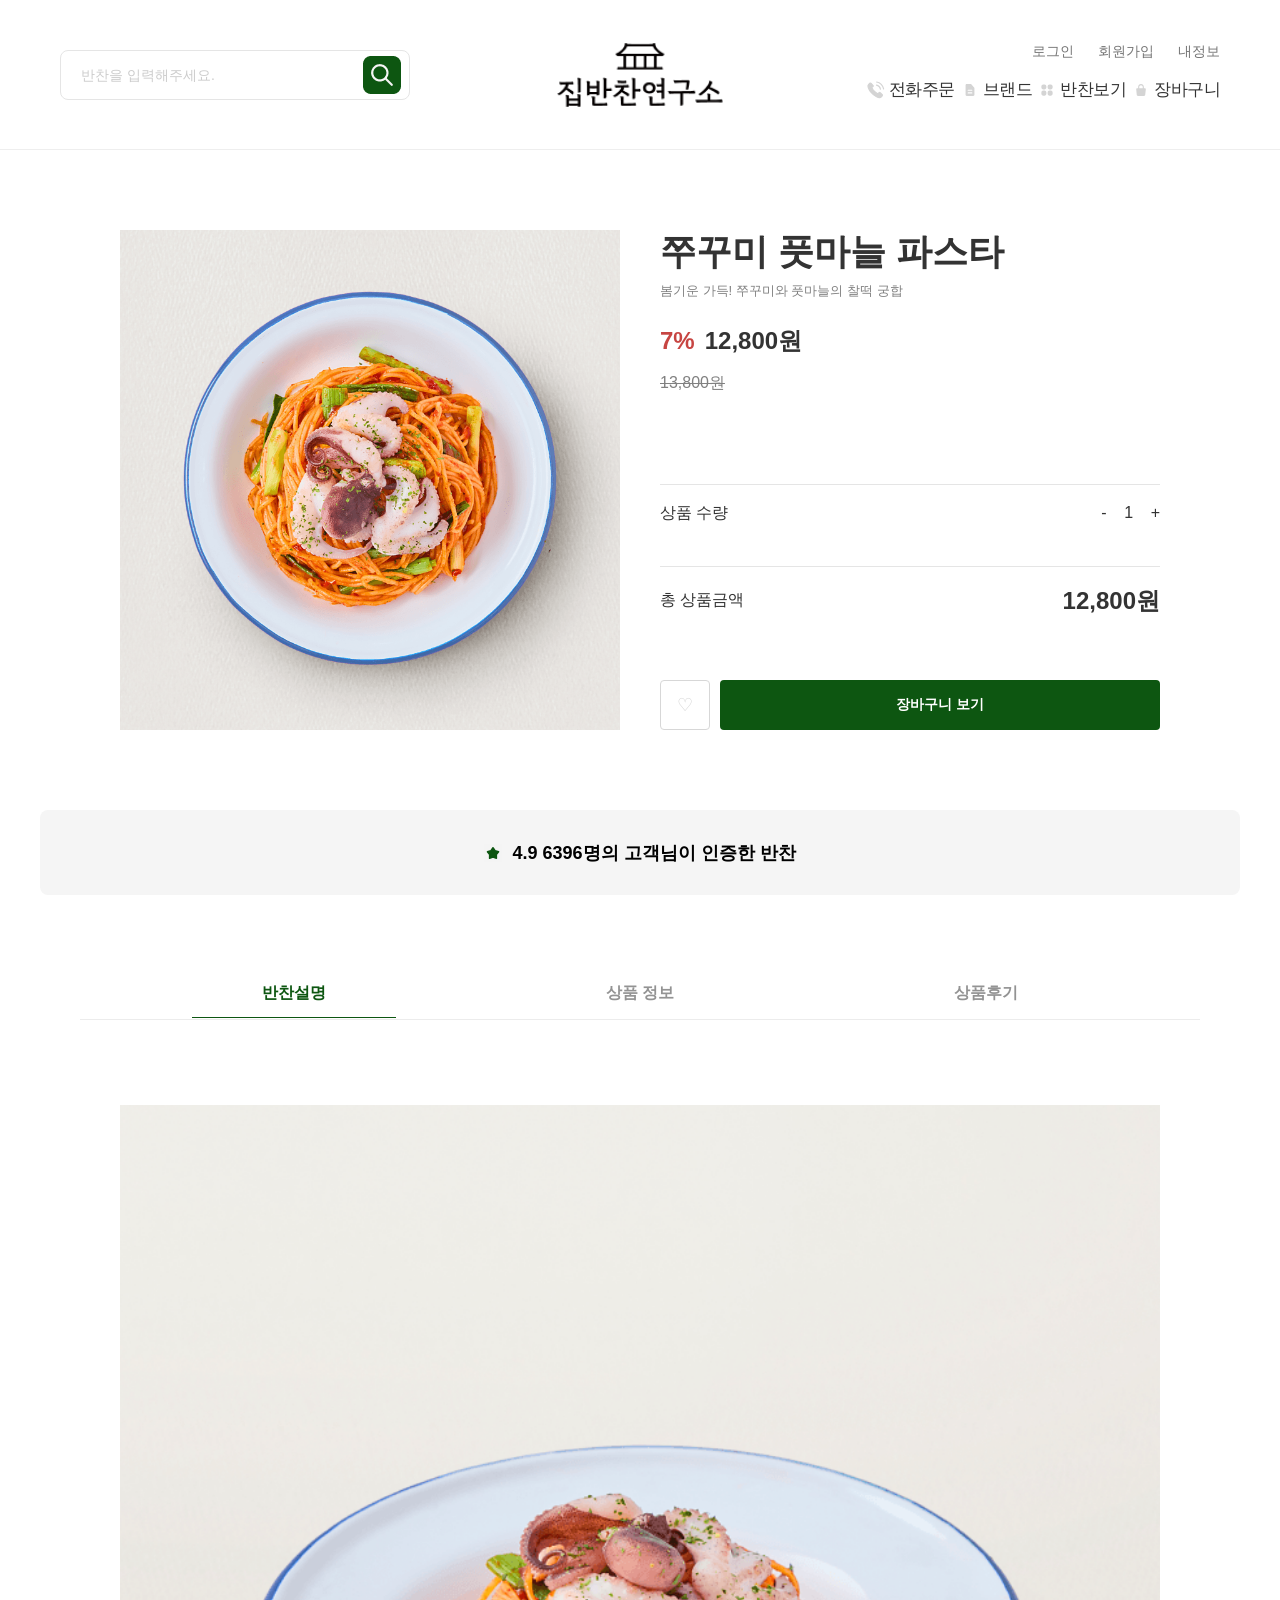
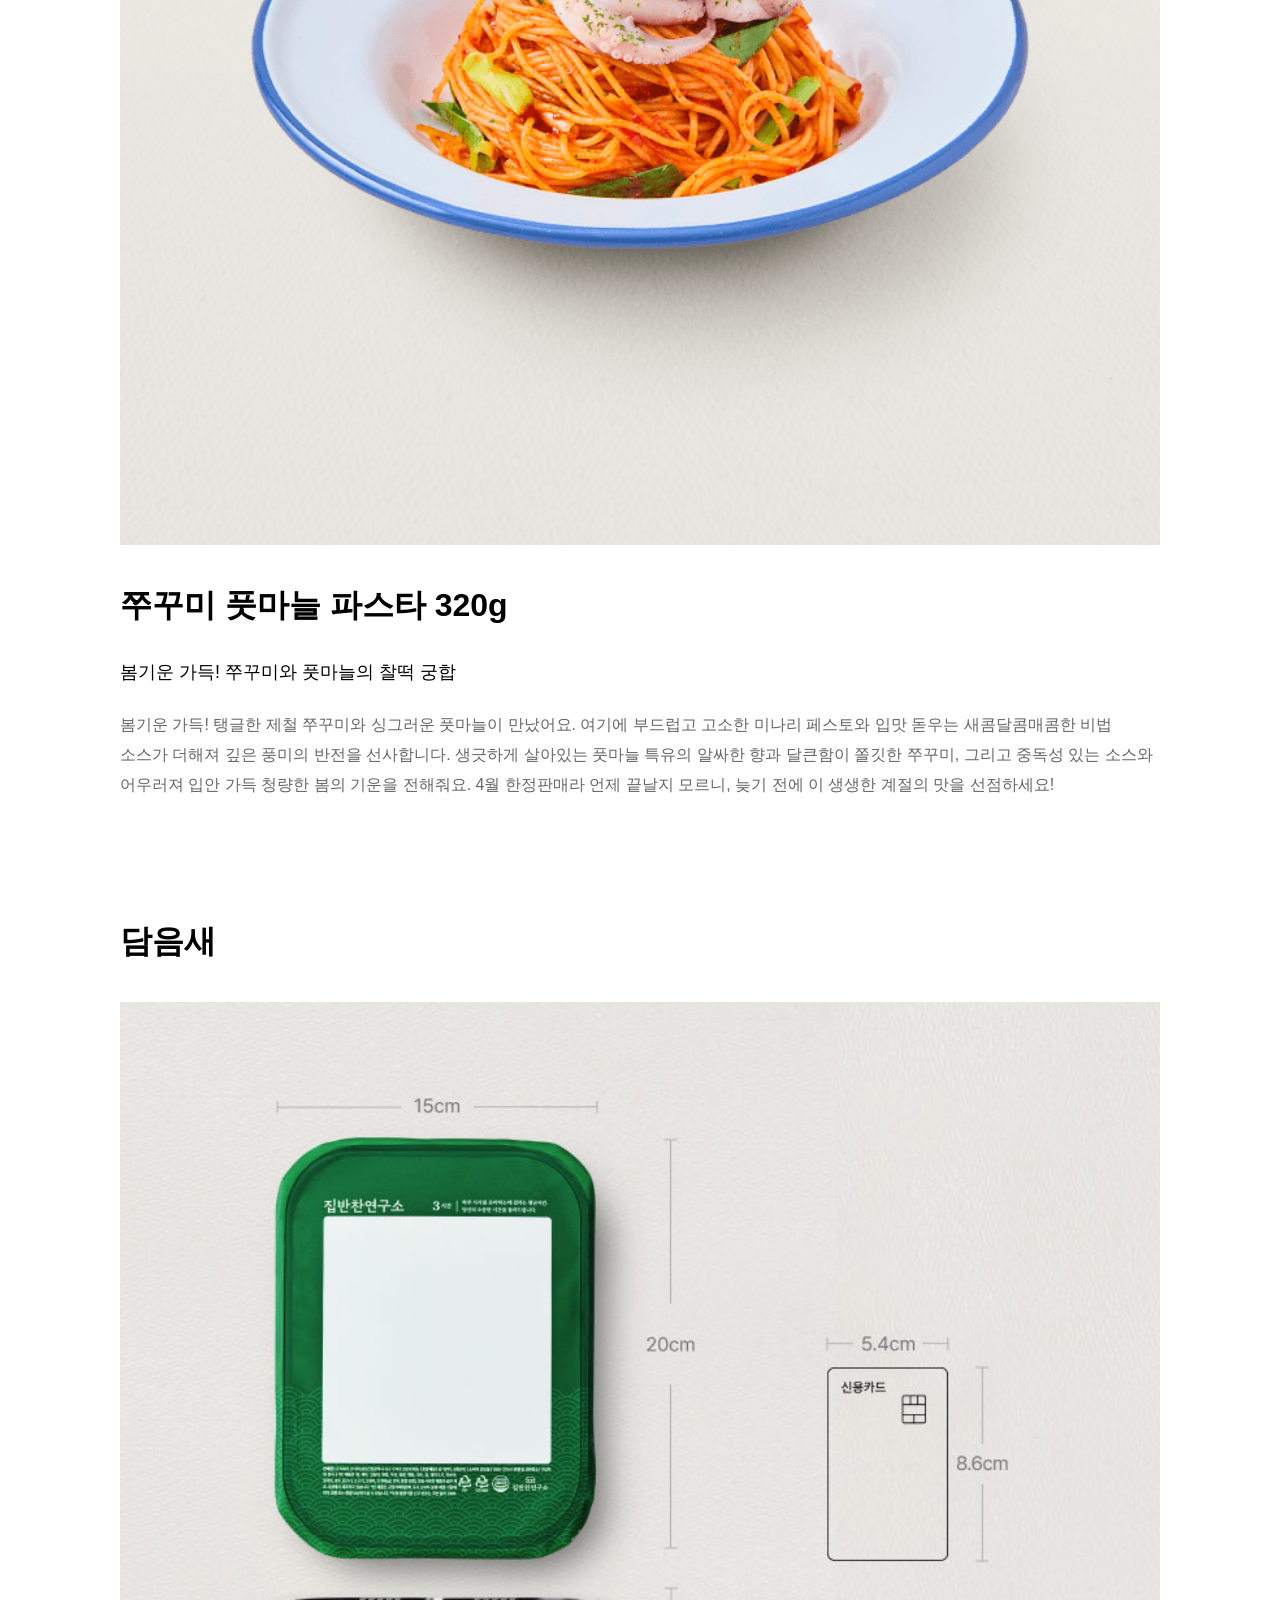
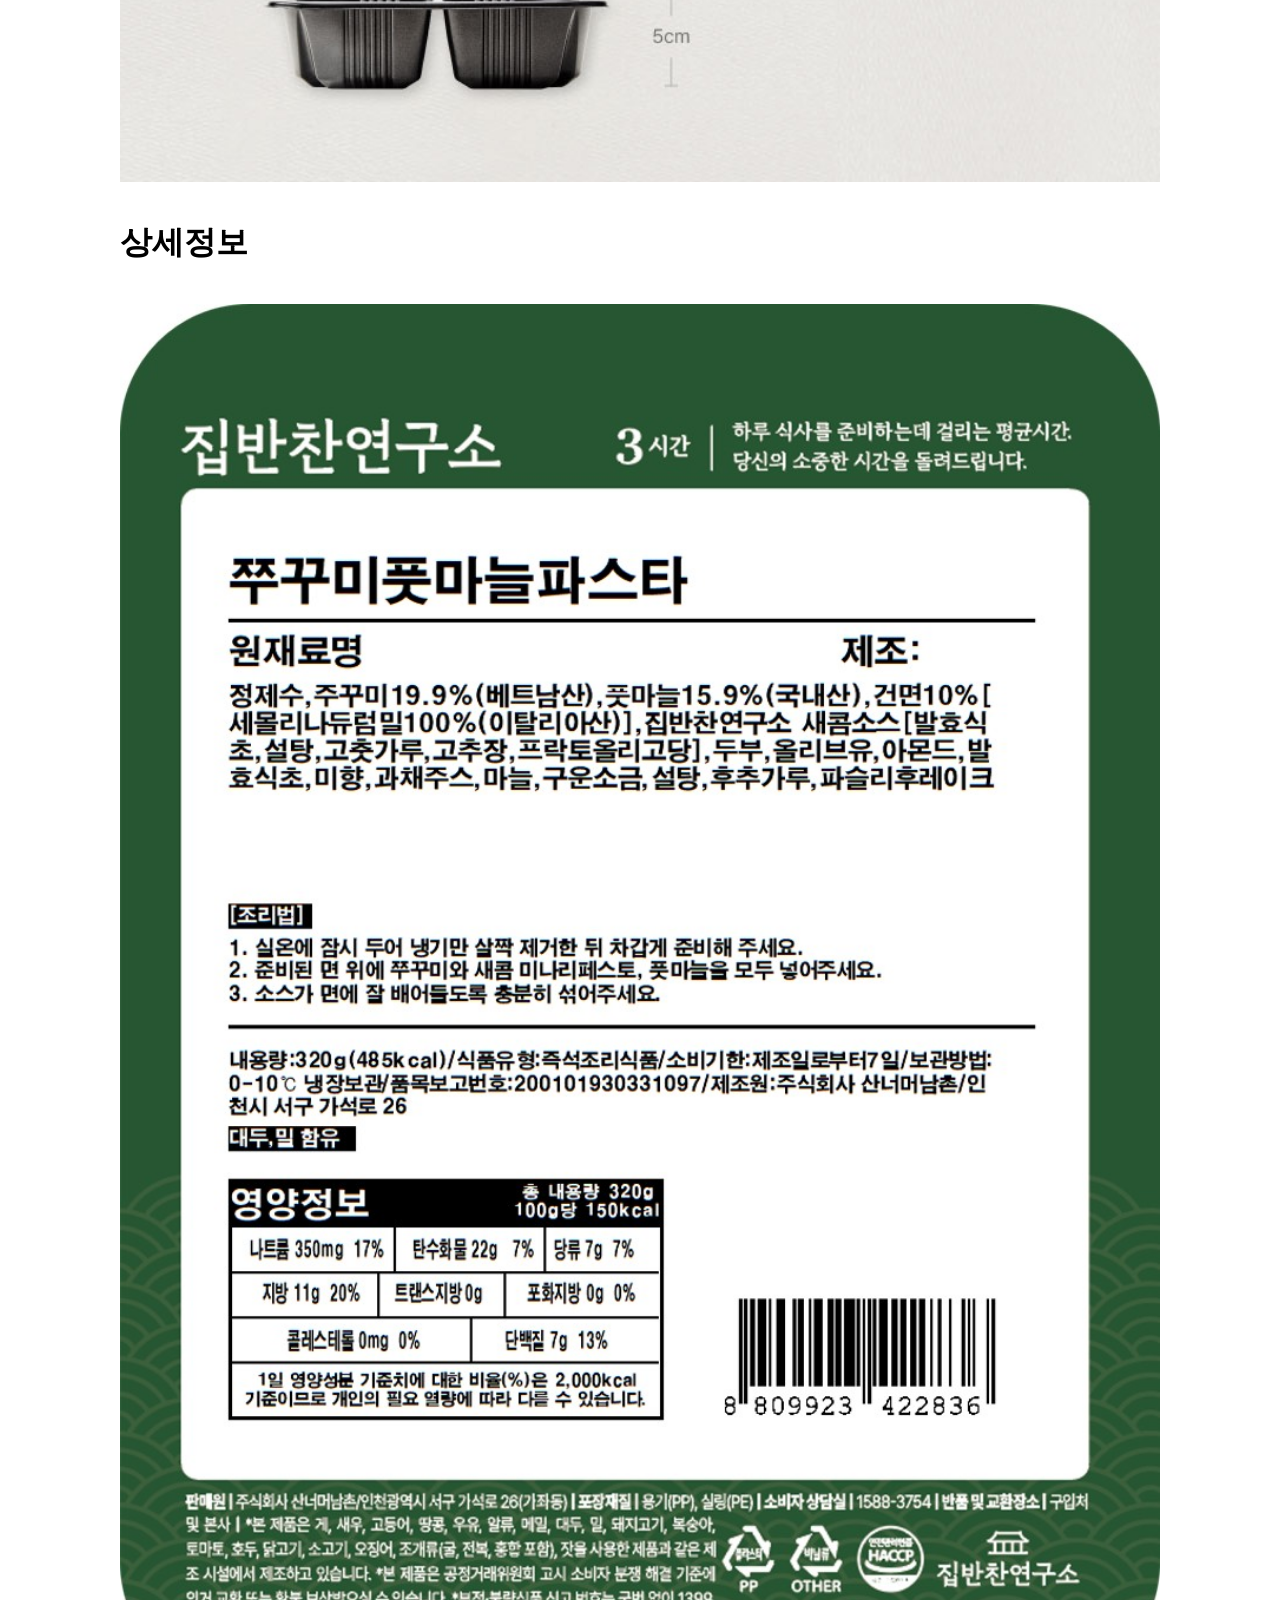
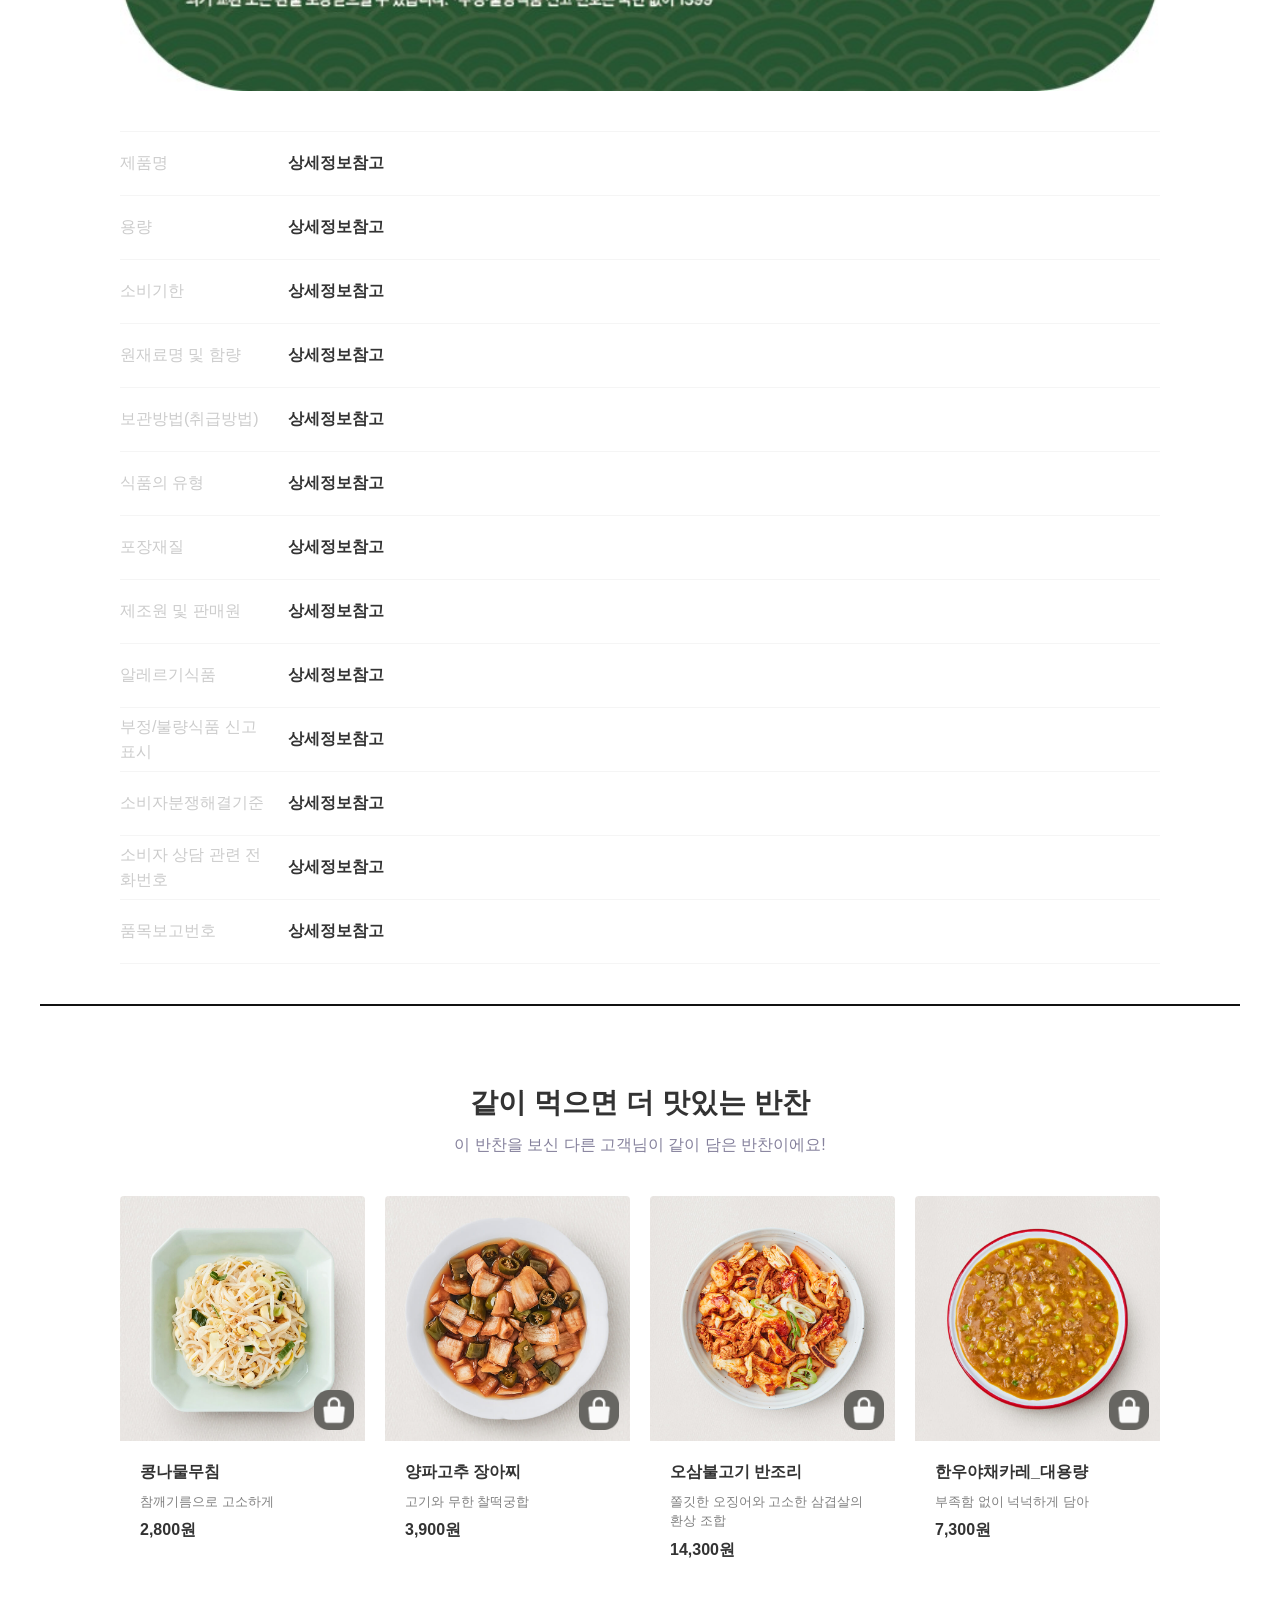
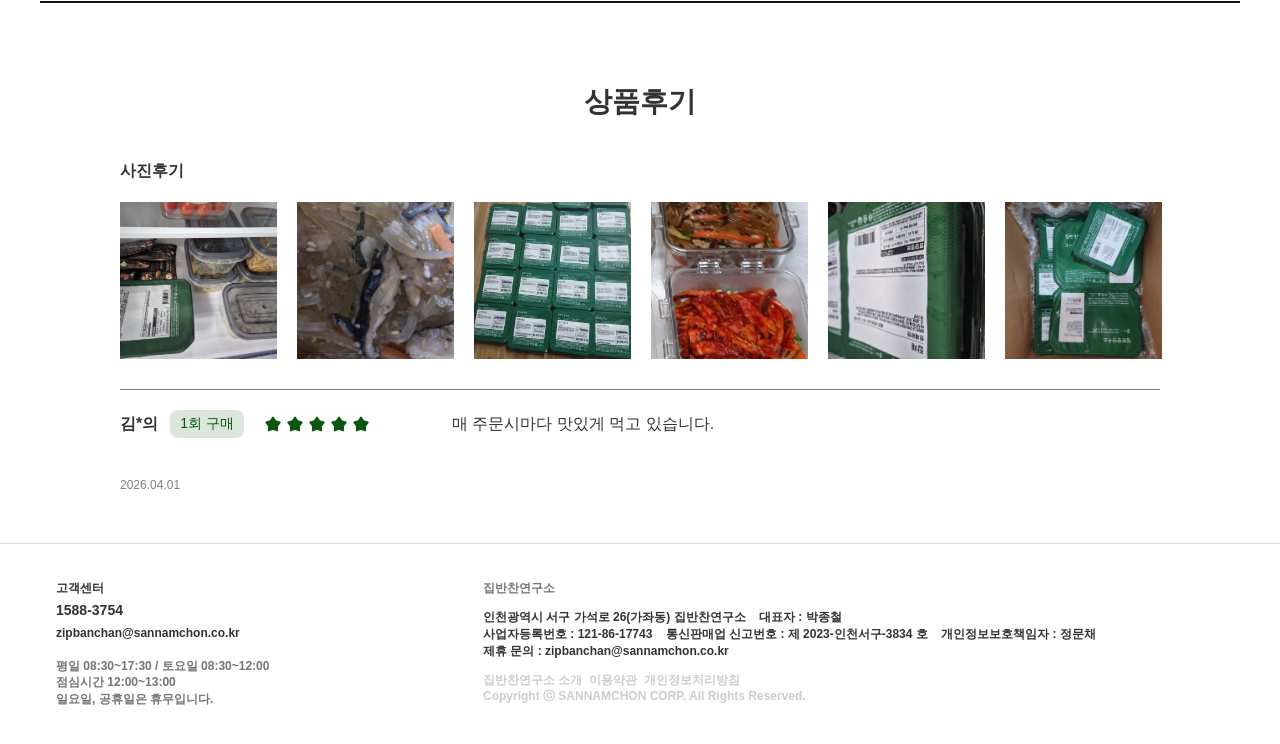
==== sub1.html @ 6db5c14d "Clean up project structure" ====
﻿<!doctype html>
<html lang="en">
  <head>
    <meta charset="UTF-8" />
    <meta name="viewport" content="width=device-width, initial-scale=1.0" />
    <title>상품상세화면</title>
    <link rel="stylesheet" href="./css/reset.css" />
    <link rel="stylesheet" href="./css/common.css" />
    <link rel="stylesheet" href="./css/main.css" />
    <link rel="stylesheet" href="./css/sub1.css" />
  </head>
  <body>
    <div class="wrap">
      <!-- 헤더 영역 -->
      <header class="site-header" aria-label="헤더 영역">
        <div class="header-box-group" aria-label="헤더 자식 박스 영역">
          <div class="header-box header-box--search" aria-label="search 박스">
            <div class="search-box">
              <input
                type="text"
                placeholder="반찬을 입력해주세요."
                aria-label="검색어 입력"
              />
              <button class="search-button" type="button" aria-label="검색">
                <img src="./images/logo/icon4.png" alt="검색" />
              </button>
            </div>
          </div>
          <div class="header-box header-box--logo" aria-label="logo 박스">
            <a
              href="./index.html"
              class="header-link logo-box"
              aria-label="집반찬연구소 로고"
            >
              <img src="./images/logo/logo1.png" alt="집반찬연구소" />
            </a>
          </div>
          <div class="header-box header-box--right" aria-label="right 박스">
            <div class="utility-box">
              <div class="utility-top">
                <span class="utility-item">로그인</span>
                <span class="utility-item">회원가입</span>
                <span class="utility-item">내정보</span>
              </div>
              <div class="utility-bottom">
                <span class="utility-icon-item"
                  ><img
                    src="./images/logo/icon4.svg"
                    alt=""
                    aria-hidden="true"
                  />전화주문</span
                >
                <span class="utility-icon-item"
                  ><img
                    src="./images/logo/icon5.svg"
                    alt=""
                    aria-hidden="true"
                  />브랜드</span
                >
                <span class="utility-icon-item"
                  ><img
                    src="./images/logo/icon6.svg"
                    alt=""
                    aria-hidden="true"
                  />반찬보기</span
                >
                <span class="utility-icon-item"
                  ><img
                    src="./images/logo/icon7.svg"
                    alt=""
                    aria-hidden="true"
                  />장바구니</span
                >
              </div>
            </div>
          </div>
        </div>
      </header>
      <!-- 메인 영역 -->
      <main class="main">
        <section class="box box1">
          <div class="box1-inner">
            <div class="box1-image">
              <img
                src="./images/Details/1boximg.png"
                alt="쭈꾸미 풋마늘 파스타"
              />
            </div>

            <div class="box1-info">
              <h2 class="product-title">쭈꾸미 풋마늘 파스타</h2>
              <p class="product-desc">
                봄기운 가득! 쭈꾸미와 풋마늘의 찰떡 궁합
              </p>

              <div class="price-row">
                <span class="discount-rate">7%</span>
                <strong class="sale-price">12,800원</strong>
              </div>

              <p class="origin-price">13,800원</p>

              <div class="info-line">
                <span>상품 수량</span>
                <div class="qty-box">
                  <button type="button" class="qty-btn">-</button>
                  <span class="qty-num">1</span>
                  <button type="button" class="qty-btn">+</button>
                </div>
              </div>

              <div class="total-line">
                <span class="total-label">총 상품금액</span>
                <strong class="total-price">12,800원</strong>
              </div>

              <div class="action-row">
                <button type="button" class="wish-btn">♡</button>
                <button type="button" class="cart-btn">장바구니 보기</button>
              </div>
            </div>
          </div>
        </section>

        <section class="box box2">
          <div class="box2-inner">
            <img
              class="box2-icon"
              src="./images/Details/1boxicon.svg"
              alt="별 아이콘"
            />
            <p>4.9 6396명의 고객님이 인증한 반찬</p>
          </div>
        </section>

        <section class="box box3">
          <div class="box3-inner">
            <button type="button" class="box3-tab is-active">반찬설명</button>
            <button type="button" class="box3-tab">상품 정보</button>
            <button type="button" class="box3-tab">상품후기</button>
          </div>
        </section>

        <section class="box box4">
          <div class="box4-inner">
            <img
              src="./images/Details/box3img1.png"
              alt="쭈꾸미 풋마늘 파스타 이미지"
              class="box4-image box4-image1"
            />

            <div class="box4-copy">
              <h3 class="box4-title">쭈꾸미 풋마늘 파스타 320g</h3>
              <p class="box4-subtitle">
                봄기운 가득! 쭈꾸미와 풋마늘의 찰떡 궁합
              </p>
              <p class="box4-desc">
                봄기운 가득! 탱글한 제철 쭈꾸미와 싱그러운 풋마늘이 만났어요.
                여기에 부드럽고 고소한 미나리 페스토와 입맛 돋우는
                새콤달콤매콤한 비법 소스가 더해져 깊은 풍미의 반전을 선사합니다.
                생긋하게 살아있는 풋마늘 특유의 알싸한 향과 달큰함이 쫄깃한
                쭈꾸미, 그리고 중독성 있는 소스와 어우러져 입안 가득 청량한 봄의
                기운을 전해줘요. 4월 한정판매라 언제 끝날지 모르니, 늦기 전에 이
                생생한 계절의 맛을 선점하세요!
              </p>
            </div>

            <h4 class="box4-section-title">담음새</h4>
            <img
              src="./images/Details/box3img2.jpg"
              alt="쭈꾸미 풋마늘 파스타 포장 정보"
              class="box4-image box4-image2"
            />

            <h4 class="box4-section-title">상세정보</h4>
            <img
              src="./images/Details/box3img3.jpg"
              alt="쭈꾸미 풋마늘 파스타 상세 정보"
              class="box4-image box4-image3"
            />

            <div class="box4-table">
              <div class="box4-table-row">
                <div class="box4-table-label">제품명</div>
                <div class="box4-table-value">상세정보참고</div>
              </div>
              <div class="box4-table-row">
                <div class="box4-table-label">용량</div>
                <div class="box4-table-value">상세정보참고</div>
              </div>
              <div class="box4-table-row">
                <div class="box4-table-label">소비기한</div>
                <div class="box4-table-value">상세정보참고</div>
              </div>
              <div class="box4-table-row">
                <div class="box4-table-label">원재료명 및 함량</div>
                <div class="box4-table-value">상세정보참고</div>
              </div>
              <div class="box4-table-row">
                <div class="box4-table-label">보관방법(취급방법)</div>
                <div class="box4-table-value">상세정보참고</div>
              </div>
              <div class="box4-table-row">
                <div class="box4-table-label">식품의 유형</div>
                <div class="box4-table-value">상세정보참고</div>
              </div>
              <div class="box4-table-row">
                <div class="box4-table-label">포장재질</div>
                <div class="box4-table-value">상세정보참고</div>
              </div>
              <div class="box4-table-row">
                <div class="box4-table-label">제조원 및 판매원</div>
                <div class="box4-table-value">상세정보참고</div>
              </div>
              <div class="box4-table-row">
                <div class="box4-table-label">알레르기식품</div>
                <div class="box4-table-value">상세정보참고</div>
              </div>
              <div class="box4-table-row">
                <div class="box4-table-label">부정/불량식품 신고표시</div>
                <div class="box4-table-value">상세정보참고</div>
              </div>
              <div class="box4-table-row">
                <div class="box4-table-label">소비자분쟁해결기준</div>
                <div class="box4-table-value">상세정보참고</div>
              </div>
              <div class="box4-table-row">
                <div class="box4-table-label">소비자 상담 관련 전화번호</div>
                <div class="box4-table-value">상세정보참고</div>
              </div>
              <div class="box4-table-row">
                <div class="box4-table-label">품목보고번호</div>
                <div class="box4-table-value">상세정보참고</div>
              </div>
            </div>
          </div>
        </section>

        <section class="box box5">
          <div class="box5-inner">
            <h3 class="box5-title">같이 먹으면 더 맛있는 반찬</h3>
            <p class="box5-desc">
              이 반찬을 보신 다른 고객님이 같이 담은 반찬이에요!
            </p>

            <div class="box5-list">
              <article class="box5-card">
                <div class="box5-image-wrap">
                  <img
                    src="./images/Details/box4img1.jpg"
                    alt="콩나물무침"
                    class="box5-image"
                  />
                  <img
                    src="./images/Details/box4icon1.png"
                    alt="장바구니 아이콘"
                    class="box5-cart-icon"
                  />
                </div>
                <div class="box5-info">
                  <p class="box5-item-title">콩나물무침</p>
                  <p class="box5-item-desc">참깨기름으로 고소하게</p>
                  <p class="box5-item-price">2,800원</p>
                </div>
              </article>

              <article class="box5-card">
                <div class="box5-image-wrap">
                  <img
                    src="./images/Details/box4img2.jpg"
                    alt="양파고추 장아찌"
                    class="box5-image"
                  />
                  <img
                    src="./images/Details/box4icon1.png"
                    alt="장바구니 아이콘"
                    class="box5-cart-icon"
                  />
                </div>
                <div class="box5-info">
                  <p class="box5-item-title">양파고추 장아찌</p>
                  <p class="box5-item-desc">고기와 무한 찰떡궁합</p>
                  <p class="box5-item-price">3,900원</p>
                </div>
              </article>

              <article class="box5-card">
                <div class="box5-image-wrap">
                  <img
                    src="./images/Details/box4img3.jpg"
                    alt="오삼불고기 반조리"
                    class="box5-image"
                  />
                  <img
                    src="./images/Details/box4icon1.png"
                    alt="장바구니 아이콘"
                    class="box5-cart-icon"
                  />
                </div>
                <div class="box5-info">
                  <p class="box5-item-title">오삼불고기 반조리</p>
                  <p class="box5-item-desc">
                    쫄깃한 오징어와 고소한 삼겹살의 환상 조합
                  </p>
                  <p class="box5-item-price">14,300원</p>
                </div>
              </article>

              <article class="box5-card">
                <div class="box5-image-wrap">
                  <img
                    src="./images/Details/box4img4.jpg"
                    alt="한우야채카레 대용량"
                    class="box5-image"
                  />
                  <img
                    src="./images/Details/box4icon1.png"
                    alt="장바구니 아이콘"
                    class="box5-cart-icon"
                  />
                </div>
                <div class="box5-info">
                  <p class="box5-item-title">한우야채카레_대용량</p>
                  <p class="box5-item-desc">부족함 없이 넉넉하게 담아</p>
                  <p class="box5-item-price">7,300원</p>
                </div>
              </article>
            </div>
          </div>
        </section>

        <section class="box box6">
          <div class="box6-inner">
            <h3 class="box6-title">상품후기</h3>
            <p class="box6-photo-title">사진후기</p>

            <div class="box6-photo-list">
              <img
                src="./images/box5/img1.jpg"
                alt="상품후기 이미지 1"
                class="box6-photo"
              />
              <img
                src="./images/box5/img2.jpg"
                alt="상품후기 이미지 2"
                class="box6-photo"
              />
              <img
                src="./images/box5/img3.jpg"
                alt="상품후기 이미지 3"
                class="box6-photo"
              />
              <img
                src="./images/box5/img4.jpg"
                alt="상품후기 이미지 4"
                class="box6-photo"
              />
              <img
                src="./images/box5/img5.jpg"
                alt="상품후기 이미지 5"
                class="box6-photo"
              />
              <img
                src="./images/box5/img6.jpg"
                alt="상품후기 이미지 6"
                class="box6-photo"
              />
            </div>

            <div class="box6-review">
              <div class="box6-review-top">
                <div class="box6-review-left">
                  <span class="box6-review-name">김*의</span>
                  <span class="box6-review-badge">1회 구매</span>

                  <div class="box6-review-stars" aria-label="별점 5점">
                    <img
                      src="./images/Details/1boxicon.svg"
                      alt=""
                      class="box6-star"
                    />
                    <img
                      src="./images/Details/1boxicon.svg"
                      alt=""
                      class="box6-star"
                    />
                    <img
                      src="./images/Details/1boxicon.svg"
                      alt=""
                      class="box6-star"
                    />
                    <img
                      src="./images/Details/1boxicon.svg"
                      alt=""
                      class="box6-star"
                    />
                    <img
                      src="./images/Details/1boxicon.svg"
                      alt=""
                      class="box6-star"
                    />
                  </div>
                </div>

                <p class="box6-review-text">
                  매 주문시마다 맛있게 먹고 있습니다.
                </p>
              </div>

              <p class="box6-review-date">2026.04.01</p>
            </div>
          </div>
        </section>
      </main>
      <div class="footer-divider" aria-hidden="true"></div>
      <!-- 풋터 영역 -->
      <footer class="site-footer" aria-label="풋터 영역">
        <div class="footer-box-group" aria-label="풋터 자식 박스 영역">
          <div
            class="footer-box footer-box--left"
            aria-label="풋터 자식 박스 1"
          >
            <div class="footer-content">
              <p class="footer-contact">
                고객센터
                <span class="footer-contact-phone">1588-3754</span>
                zipbanchan@sannamchon.co.kr
              </p>
              <p class="footer-text">
                평일 08:30~17:30 / 토요일 08:30~12:00<br />
                점심시간 12:00~13:00<br />
                일요일, 공휴일은 휴무입니다.
              </p>
            </div>
          </div>
          <div
            class="footer-box footer-box--right"
            aria-label="풋터 자식 박스 2"
          >
            <div class="footer-content">
              <p class="footer-title">집반찬연구소</p>
              <p class="footer-text">
                인천광역시 서구 가석로 26(가좌동)
                집반찬연구소&nbsp;&nbsp;&nbsp;&nbsp;대표자 : 박종철<br />
                사업자등록번호 : 121-86-17743&nbsp;&nbsp;&nbsp;&nbsp;통신판매업
                신고번호 : 제 2023-인천서구-3834
                호&nbsp;&nbsp;&nbsp;&nbsp;개인정보보호책임자 : 정문채<br />
                제휴 문의 : zipbanchan@sannamchon.co.kr
              </p>
              <p class="footer-links">
                집반찬연구소
                소개&nbsp;&nbsp;이용약관&nbsp;&nbsp;개인정보처리방침
              </p>
              <p class="footer-copy">
                Copyright ⓒ SANNAMCHON CORP. All Rights Reserved.
              </p>
            </div>
          </div>
        </div>
      </footer>
    </div>
    <!-- </div class="wrap"> -->
  </body>
</html>
---- css/common.css ----
@charset "utf-8";

header {
  width: 1200px;
  height: 150px;
  margin: 0 auto;
  background: #ffffff;
  display: flex;
  align-items: center;
  justify-content: space-between;
  padding: 0; /* 왼쪽 딱 붙이기 */
  border-bottom: 1px solid #eee;
  position: relative;
}

.header-left {
  width: 350px;
  flex: 0 0 350px;
}

.search-box {
  display: flex;
  align-items: center;
  width: 350px;
  height: 50px;
  border: 1px solid #e5e5e5;
  border-radius: 6px;
  overflow: hidden;
  background: #ffffff;
}

.search-box input {
  flex: 1;
  border: none;
  padding: 0 12px;
  font-size: 14px;
  background: transparent;
  outline: none;
}

.search-box input::placeholder {
  color: #cccccc;
}

.search-btn {
  width: 50px;
  height: 50px;
  display: flex;
  align-items: center;
  justify-content: center;
  background: transparent;
}

.search-btn img {
  width: 36px;
  height: 36px;
  object-fit: contain;
  display: block;
}

.header-center {
  position: absolute;
  left: 50%;
  transform: translateX(-50%);
  text-align: center;
}

.logo-placeholder {
  width: 160px;
  height: 66px;
  margin: 0 auto;
  display: flex;
  align-items: center;
  justify-content: center;
}

.logo-placeholder img {
  width: 100%;
  height: 100%;
  object-fit: contain;
  display: block;
}

.header-right {
  width: 320px;
  flex: 0 0 320px;
  display: flex;
  flex-direction: column;
  align-items: flex-end;
  gap: 20px;
}

.top-links {
  font-size: 14px;
  color: #777;
  display: flex;
  gap: 12px;
}

.menu-links {
  font-size: 17px;
  color: #333;
  display: flex;
  gap: 20px;
  align-items: center;
  font-weight: 500;
  white-space: nowrap;
}

.menu-item {
  display: flex;
  align-items: center;
  gap: 6px;
  white-space: nowrap;
}

.icon {
  width: 17px;
  height: 17px;
  display: inline-flex;
  align-items: center;
  justify-content: center;
}

.icon img {
  width: 100%;
  height: 100%;
  object-fit: contain;
  display: block;
}

.icon.phone {
  border-radius: 50%;
}
.icon.brand {
  background: #ffffff;
}
.icon.menu {
  background: #bbb;
}
.icon.cart {
  border-radius: 3px;
}

.h3-child {
  width: 100%;
  height: 40px;
  background: #ff99cc;
}

.h1 {
  background: #ffb3da;
}
.h2 {
  background: #ff80c1;
}
.h3 {
  background: #ff4da8;
}
.footer-left {
  width: 320px;
}
footer {
  border-top: 1px solid #e5e5e5;
}
.footer-right {
  width: 760px;
  display: flex;
  flex-direction: column;
  gap: 0; /* 전체 간격 촘촘하게 */
}

.footer-title {
  font-size: 13px;
  line-height: 1.4;
  font-weight: 700;
  color: #111;
  margin-bottom: 0;
}

.footer-phone {
  font-size: 33px;
  line-height: 1;
  font-weight: 700;
  color: #111;
  margin-bottom: 0;
  letter-spacing: -0.5px;
}

.footer-email {
  font-size: 13px;
  line-height: 1.4;
  font-weight: 700;
  color: #111;
  margin-bottom: 24px;
}

.footer-time,
.footer-break,
.footer-holiday,
.footer-company-info,
.footer-links,
.footer-copy {
  font-size: 12px;
  line-height: 1.1; /* 줄간격 줄임 */
  font-weight: 600;
  color: #7f7f7f;
}

.footer-company-name {
  font-size: 13px;
  line-height: 1.1;
  font-weight: 700;
  color: #8c8c8c;
  margin-bottom: 18px; /* 간격 줄임 */
}

.footer-company-info {
  color: #555;
  margin-bottom: 0;
  word-break: keep-all;
}

.footer-contact {
  margin-bottom: 20px;
}

.footer-links {
  display: flex;
  gap: 6px;
  margin-top: 0;
  margin-bottom: 0;
  color: #b1b1b1;
}

.footer-links a {
  color: inherit;
  text-decoration: none;
}

.footer-copy {
  color: #c1c1c1;
}
/* footer */
footer {
  margin-top: 20px;
  width: 100%;
  min-height: 200px;
  background: #ffffff;
  border-top: 1px solid #e5e5e5;
}
---- css/main.css ----
@charset "utf-8";
:root {
  --bg: #ffffff;
  --banner-color: #dc5755;
  --inner-width: 1200px;
  --header-height: 150px;
  --banner-height: 450px;
  --main-min-height: 600px;
  --footer-height: 200px;
}

* {
  box-sizing: border-box;
}

html,
body {
  margin: 0;
  padding: 0;
  background: var(--bg);
}

body {
  min-height: 100vh;
  font-family: Arial, "Apple SD Gothic Neo", "Noto Sans KR", sans-serif;
}

.main-content,
.site-footer {
  width: min(100%, var(--inner-width));
  margin: 0 auto;
}

.site-header {
  width: 100%;
  margin: 0;
  display: flex;
  align-items: center;
  height: var(--header-height);
  background: #ffffff;
  padding: 0;
}

.header-box-group {
  display: flex;
  align-items: center;
  justify-content: space-between;
  width: min(100%, var(--inner-width));
  height: 100%;
  margin: 0 auto;
  padding: 0 20px;
}

.header-box {
  flex: none;
}

.header-link {
  text-decoration: none;
  color: inherit;
}

.header-box--search {
  width: 350px;
  height: 60px;
  display: flex;
  align-items: center;
}

.search-box {
  width: 350px;
  height: 50px;
  border: 1px solid #e5e5e5;
  border-radius: 8px;
  background: #ffffff;
  display: flex;
  align-items: center;
  padding: 0 8px;
}

.search-box input {
  flex: 1;
  height: 100%;
  border: 0;
  outline: 0;
  font-size: 14px;
  font-weight: 400;
  color: #333333;
  background: transparent;
}

.search-box input::placeholder {
  color: #cccccc;
}

.search-box input:focus {
  color: #333333;
}

.search-button {
  width: 38px;
  height: 38px;
  border: 0;
  padding: 0;
  background: transparent;
  cursor: pointer;
  flex: none;
}

.search-button img {
  width: 100%;
  height: 100%;
  display: block;
}

.header-box--logo {
  width: 350px;
  height: 70px;
  display: flex;
  align-items: center;
  justify-content: center;
}

.logo-box {
  width: 100%;
  height: 70px;
  display: flex;
  align-items: center;
  justify-content: center;
}

.logo-box img {
  width: 100%;
  height: 100%;
  display: block;
  object-fit: contain;
}

.header-box--right {
  width: 350px;
  height: 90px;
  display: flex;
  flex-direction: column;
  justify-content: center;
}

.utility-box {
  width: 100%;
}

.utility-top {
  height: 30px;
  background: #ffffff;
  display: flex;
  align-items: center;
  justify-content: flex-end;
  gap: 24px;
  font-size: 14px;
  color: #757575;
  font-weight: 500;
}

.utility-bottom {
  height: 46px;
  background: #ffffff;
  display: flex;
  align-items: center;
  justify-content: flex-end;
  gap: 6px;
  font-size: 17px;
  color: #333333;
  font-weight: 500;
  letter-spacing: -0.03em;
}

.utility-item {
  white-space: nowrap;
}

.utility-icon-item {
  display: inline-flex;
  align-items: center;
  gap: 4px;
  white-space: nowrap;
}

.utility-icon-item img {
  width: 18px;
  height: 18px;
  display: block;
  flex: none;
}

/* .banner {
  width: 100%;
  height: var(--banner-height);
  background: var(--banner-color) url("./images/00_banner/banner.jpg") center
    center / cover no-repeat;
} */
.main-visual {
  width: 1920px;
  height: 480px;
  margin: 0 auto;
  position: relative;
  overflow: hidden;
  background: #dbe7e4;
}

.main-visual .swiper {
  width: 100%;
  height: 100%;
}

.main-visual .swiper-slide {
  width: 100%;
  height: 100%;
}

.main-visual .swiper-slide a {
  display: block;
  width: 100%;
  height: 100%;
}

.main-visual .swiper-slide img {
  width: 100%;
  height: 100%;
  display: block;
  object-fit: cover;
}

/* 이전/다음 버튼 */
.mv-nav {
  position: absolute;
  left: 358px;
  bottom: 23px;
  z-index: 10;
  display: flex;
  gap: 12px;
}

.mv-btn {
  width: 40px;
  height: 40px;
  border: 0;
  border-radius: 50%;
  background: rgba(255, 255, 255, 0.85);
  display: flex;
  align-items: center;
  justify-content: center;
  cursor: pointer;
  padding: 0;
}

.mv-btn svg {
  width: 24px;
  height: 24px;
}

.mv-btn path {
  fill: none;
  stroke: #8f8f8f;
  stroke-width: 2.3;
  stroke-linecap: round;
  stroke-linejoin: round;
}

/* 페이지 표시 1/5 */
.mv-fraction {
  position: absolute;
  right: 363px;
  bottom: 23px;
  z-index: 10;
  min-width: 48px;
  height: 26px;
  padding: 0 10px;
  border-radius: 13px;
  background: rgba(110, 110, 110, 0.85);
  color: #fff;
  font-size: 14px;
  font-weight: 600;
  line-height: 26px;
  text-align: center;
}

.mv-fraction .slash {
  margin: 0 2px;
}
.main-content {
  min-height: var(--main-min-height);
  background: transparent;
  padding-top: 0;
}

.main-stack {
  display: flex;
  flex-direction: column;
  gap: 0;
}

.content-box {
  width: 100%;
}

.content-box--box1 {
  min-height: 1256px;
  background: transparent;
  padding: 50px 0 16px;
}

.content-box--box2 {
  min-height: 689px;
  background: transparent;
  padding: 50px 0 16px;
}

.content-box--box3 {
  min-height: 760px;
  background: transparent;
  padding: 56px 0 20px;
}

.content-box--box4 {
  height: 200px;
  background: transparent;
  padding: 25px 0;
}

.content-box--box5 {
  height: 1351px;
  background: transparent;
  padding: 50px 0 0;
}

.box1-inner,
.box2-inner,
.box3-inner,
.box5-inner {
  width: 100%;
  max-width: 1200px;
  margin: 0 auto;
  padding: 0 16px;
}

.box4-inner {
  width: 1200px;
  max-width: 1200px;
  margin: 0 auto;
  padding: 0;
}

.box5-header {
  text-align: center;
  margin-bottom: 41px;
}

.box5-title {
  margin: 0 0 8px;
  font-size: 28px;
  line-height: 1.2;
  color: #333333;
  font-weight: 600;
}

.box5-subtitle {
  margin: 0;
  font-size: 16px;
  line-height: 1.5;
  color: #333333;
  font-weight: 400;
}

.promo-banner-grid {
  display: flex;
  gap: 16px;
}

.promo-banner {
  display: block;
  width: 389px;
  height: 150px;
  border-radius: 10px;
  overflow: hidden;
  text-decoration: none;
  flex: none;
}

.promo-banner__full-image {
  display: block;
  width: 100%;
  height: 100%;
  object-fit: cover;
}

.md-filter-list {
  display: flex;
  align-items: center;
  justify-content: center;
  flex-wrap: wrap;
  gap: 12px;
  margin: 0 0 41px;
  padding: 0;
  list-style: none;
}

.md-filter-button {
  min-width: 56px;
  height: 34px;
  padding: 0 18px;
  border: 0;
  border-radius: 999px;
  background: #efefef;
  font-size: 14px;
  line-height: 1;
  color: #555555;
  font-weight: 600;
  letter-spacing: -0.03em;
  cursor: pointer;
}

.md-filter-button--active {
  background: #0c6a1a;
  color: #ffffff;
}

.box3-inner {
  width: 100%;
  max-width: 1200px;
  margin: 0 auto;
  padding: 0 16px;
}

.box1-title-wrap,
.box2-title-wrap {
  text-align: center;
  margin-bottom: 28px;
}

.box3-title-wrap {
  text-align: center;
  margin-bottom: 28px;
}

.box1-title,
.box2-title {
  margin: 0 0 8px;
  font-size: 28px;
  line-height: 1.2;
  color: #333333;
  font-weight: 600;
}

.box3-title {
  margin: 0 0 8px;
  font-size: 28px;
  line-height: 1.2;
  color: #333333;
  font-weight: 600;
}

.box1-subtitle,
.box2-subtitle {
  margin: 0;
  font-size: 16px;
  line-height: 1.5;
  color: #333333;
  font-weight: 400;
}

.box3-subtitle {
  margin: 0;
  font-size: 16px;
  line-height: 1.5;
  color: #333333;
  font-weight: 400;
}

.card-grid {
  width: 100%;
  display: grid;
  grid-template-columns: repeat(4, 1fr);
  gap: 16px;
}

.food-card {
  background: #ffffff;
  overflow: hidden;
}

.food-card-thumb {
  width: 100%;
  height: 370px;
  background: #f2f2f2;
  border-radius: 8px 8px 0 0;
  overflow: hidden;
}

.food-card-thumb img {
  width: 100%;
  height: 100%;
  object-fit: cover;
  display: block;
}

.food-card-body {
  min-height: 162px;
  padding: 16px;
}

.food-card-badges {
  display: flex;
  align-items: center;
  gap: 4px;
  min-height: 18px;
  margin: 0 0 8px;
}

.food-card-badge {
  display: inline-flex;
  align-items: center;
  justify-content: center;
  height: 18px;
  padding: 0 6px;
  border-radius: 2px;
  font-size: 12px;
  line-height: 1;
  color: #ffffff;
  font-weight: 700;
  letter-spacing: -0.02em;
}

.food-card-badge--new {
  background: #ef4d4d;
}

.food-card-badge--popular {
  background: #6bbf59;
}

.food-card-badge--mild {
  background: #f0ad45;
}

.food-card-title {
  margin: 0 0 8px;
  font-size: 16px;
  line-height: 1.4;
  color: #333333;
  font-weight: 600;
}

.food-card-desc {
  margin: 0 0 8px;
  font-size: 13px;
  line-height: 1.5;
  color: #333333;
  font-weight: 400;
}

.food-card-price-row {
  display: flex;
  align-items: baseline;
  gap: 8px;
}

.food-card-sale {
  font-size: 16px;
  font-weight: 600;
  color: #f05b78;
}

.food-card-price {
  font-size: 16px;
  font-weight: 600;
  color: #333333;
}

.food-card-origin {
  margin: 6px 0 0;
  font-size: 14px;
  color: #808080;
  text-decoration: line-through;
}

.meal-grid {
  width: 100%;
  display: grid;
  grid-template-columns: repeat(4, 1fr);
  gap: 16px;
}

.meal-card {
  height: 538px;
  background: #ffffff;
  border: 0;
  position: relative;
  overflow: hidden;
}

.meal-card-thumb {
  position: relative;
  width: 100%;
  height: 380px;
  background: #f2f2f2;
  border-radius: 8px 8px 0 0;
  overflow: hidden;
}

.meal-card-thumb img {
  width: 100%;
  height: 100%;
  object-fit: cover;
  display: block;
}

.meal-card-lock {
  position: absolute;
  right: 16px;
  bottom: 16px;
  z-index: 1;
}

.meal-card-lock img {
  width: auto;
  height: auto;
  display: block;
}

.meal-card-sale-badge {
  position: absolute;
  top: 16px;
  left: 16px;
  z-index: 1;
}

.meal-card-sale-badge img {
  width: auto;
  height: auto;
  display: block;
}

.meal-card-body {
  height: 158px;
  padding: 14px 14px 12px;
}

.meal-card-badges {
  display: flex;
  gap: 4px;
  margin: 0 0 8px;
}

.meal-card-badges:empty {
  display: none;
}

.meal-card-badge {
  display: inline-flex;
  align-items: center;
  justify-content: center;
  height: 18px;
  padding: 0 6px;
  border-radius: 2px;
  font-size: 12px;
  line-height: 1;
  color: #ffffff;
  font-weight: 700;
  letter-spacing: -0.02em;
}

.meal-card-badge--hot {
  background: #ef4d4d;
}

.meal-card-badge--best {
  background: #f0ad45;
}

.meal-card-title {
  margin: 0 0 8px;
  font-size: 16px;
  line-height: 1.4;
  color: #333333;
  font-weight: 600;
  letter-spacing: -0.02em;
}

.meal-card-desc {
  margin: 0 0 8px;
  font-size: 14px;
  line-height: 1.4;
  color: #838383;
  font-weight: 600;
}

.meal-card-price-row {
  display: flex;
  align-items: baseline;
  gap: 8px;
}

.meal-card-sale {
  font-size: 16px;
  font-weight: 600;
  color: #bd2420;
}

.meal-card-price {
  font-size: 16px;
  font-weight: 600;
  color: #333333;
}

.meal-card-origin {
  margin: 8px 0 0;
  font-size: 12px;
  line-height: 1;
  color: #a8a8a8;
  font-weight: 600;
  text-decoration: line-through;
}

.recommend-layout {
  display: flex;
  flex-direction: column;
  gap: 16px;
}

.recommend-row {
  display: grid;
  grid-template-columns: 576px 576px;
  gap: 16px;
}

.recommend-row-main {
  display: block;
  width: 576px;
  text-decoration: none;
  color: inherit;
}

.recommend-row-main-thumb {
  width: 576px;
  height: 538px;
  background: #cccccc;
  border-radius: 8px;
  overflow: hidden;
}

.recommend-row-main-thumb img {
  width: 100%;
  height: 100%;
  object-fit: cover;
  display: block;
}

.recommend-row-side {
  display: grid;
  grid-template-columns: repeat(2, 280px);
  gap: 16px;
}

.recommend-item-card {
  width: 280px;
  background: #ffffff;
}

.recommend-item-thumb {
  width: 280px;
  height: 380px;
  background: #cccccc;
  border-radius: 8px 8px 0 0;
  overflow: hidden;
}

.recommend-item-thumb img {
  width: 100%;
  height: 100%;
  object-fit: cover;
  display: block;
}

.recommend-item-body {
  width: 280px;
  height: 158px;
  padding-top: 16px;
}

.recommend-item-badges {
  display: flex;
  align-items: center;
  gap: 4px;
  min-height: 18px;
  margin: 0 0 8px;
}

.recommend-item-badges:empty {
  display: none;
}

.recommend-item-badge {
  display: inline-flex;
  align-items: center;
  justify-content: center;
  height: 18px;
  padding: 0 6px;
  border-radius: 2px;
  font-size: 12px;
  line-height: 1;
  color: #ffffff;
  font-weight: 700;
  letter-spacing: -0.02em;
}

.recommend-item-badge--best {
  background: #6bbf59;
}

.recommend-item-badge--mild {
  background: #f0ad45;
}

.recommend-item-title {
  margin: 0 0 8px;
  font-size: 16px;
  line-height: 1.4;
  color: #333333;
  font-weight: 600;
}

.recommend-item-desc {
  margin: 0 0 8px;
  font-size: 13px;
  line-height: 1.5;
  color: #333333;
  font-weight: 400;
}

.recommend-item-price-row {
  display: flex;
  align-items: baseline;
}

.recommend-item-price {
  font-size: 16px;
  font-weight: 600;
  color: #333333;
}

.footer-divider {
  width: 100%;
  height: 1px;
  background: #dcdcdc;
}

.site-footer {
  display: flex;
  align-items: center;
  height: var(--footer-height);
  background: #ffffff;
  padding: 0;
}

.footer-box-group {
  display: flex;
  align-items: flex-start;
  justify-content: space-between;
  width: 100%;
  gap: 0;
}

.footer-box {
  flex: none;
  height: auto;
}

.footer-content {
  width: 100%;
  height: auto;
}

.footer-box--left {
  width: 385px;
  background: #ffffff;
  padding: 0 16px;
}

.footer-box--right {
  width: 775px;
  background: #ffffff;
  padding: 0 18px;
}

.footer-box--left .footer-contact {
  margin: 0 0 16px;
  font-size: 12px;
  line-height: 1.4;
  font-weight: 600;
  color: #333333;
}

.footer-box--left .footer-contact-phone {
  display: block;
  margin: 4px 0;
  font-size: 14px;
  line-height: 1.4;
  font-weight: 600;
  color: #333333;
}

.footer-box--left .footer-text {
  margin: 0;
  font-size: 12px;
  line-height: 1.4;
  font-weight: 600;
  color: #757575;
}

.footer-box--right .footer-title {
  margin: 0 0 12px;
  font-size: 12px;
  line-height: 1.4;
  font-weight: 600;
  color: #757575;
}

.footer-box--right .footer-text {
  margin: 0 0 12px;
  font-size: 12px;
  line-height: 1.4;
  font-weight: 600;
  color: #333333;
}

.footer-links {
  margin: 0;
  font-size: 12px;
  line-height: 1.4;
  font-weight: 600;
  color: #cccccc;
}

.footer-copy {
  margin: 0;
  font-size: 12px;
  line-height: 1.4;
  font-weight: 600;
  color: #cccccc;
}
/* 집밥 한 끼 슬라이드 */
.meal-slider-wrap {
  position: relative;
  width: 100%;
  padding: 0;
}

.mealSwiper {
  width: 100%;
  overflow: hidden;
}

.meal-btn {
  position: absolute;
  top: 200px;
  z-index: 10;
  width: 40px;
  height: 40px;
  border: 1px solid #d9d9d9;
  border-radius: 50%;
  background: rgba(255, 255, 255, 0.95);
  display: flex;
  align-items: center;
  justify-content: center;
  cursor: pointer;
  padding: 0;
}

.meal-prev {
  left: -20px;
}

.meal-next {
  right: -20px;
}

.meal-btn svg {
  width: 24px;
  height: 24px;
}

.meal-btn path {
  fill: none;
  stroke: #8f8f8f;
  stroke-width: 2.3;
  stroke-linecap: round;
  stroke-linejoin: round;
}
@media (max-width: 768px) {
  :root {
    --inner-width: 100%;
    --header-height: auto;
    --footer-height: auto;
  }

  html,
  body {
    overflow-x: hidden;
  }

  .site-header,
  .main-content,
  .site-footer {
    width: 100%;
  }

  /* 모바일 공통 좌우 20px */
  .site-header {
    height: auto;
    padding: 12px 20px;
  }

  .box1-inner,
  .box2-inner,
  .box3-inner,
  .box4-inner,
  .box5-inner {
    width: 100%;
    max-width: none;
    padding-left: 20px;
    padding-right: 20px;
  }

  .site-footer {
    height: auto;
    padding: 20px 20px 28px;
  }

  /* 모바일 헤더: 왼쪽 검색 / 가운데 로고 / 오른쪽 햄버거 */
  .header-box-group {
    display: grid;
    grid-template-columns: 24px 1fr 24px;
    align-items: center;
    min-height: 48px;
    width: 100%;
  }

  .header-box--search {
    width: 24px;
    height: 24px;
    display: flex;
    align-items: center;
    justify-content: flex-start;
  }

  .search-box {
    width: 24px;
    height: 24px;
    border: 0;
    border-radius: 0;
    padding: 0;
    background: transparent;
    overflow: visible;
  }

  .search-box input {
    display: none;
  }

  .search-button {
    width: 24px;
    height: 24px;
    padding: 0;
  }

  .search-button img {
    width: 100%;
    height: 100%;
    display: block;
    object-fit: contain;
  }

  .header-box--logo {
    width: 140px;
    height: 40px;
    margin: 0 auto;
    justify-content: center;
  }

  .logo-box {
    width: 140px;
    height: 40px;
  }

  .logo-box img {
    width: 100%;
    height: 100%;
    object-fit: contain;
  }

  .header-box--right {
    width: 24px;
    height: 24px;
    position: relative;
    justify-self: end;
  }

  .utility-box,
  .utility-top,
  .utility-bottom {
    display: none;
  }

  .header-box--right::before {
    content: "";
    position: absolute;
    top: 4px;
    left: 2px;
    width: 20px;
    height: 2px;
    background: #0c6a1a;
    box-shadow:
      0 6px 0 #0c6a1a,
      0 12px 0 #0c6a1a;
  }

  /* 배너: 이미지도 화면 폭에 맞춰 같이 축소/확대 */
  /* 모바일 메인 비주얼 슬라이드 */
  .main-visual {
    width: 100%;
    height: 180px;
    margin: 0 auto;
    overflow: hidden;
  }

  .main-visual .swiper {
    width: 100%;
    height: 100%;
  }

  .main-visual .swiper-slide {
    width: 100%;
    height: 100%;
  }

  .main-visual .swiper-slide a {
    display: block;
    width: 100%;
    height: 100%;
  }

  .main-visual .swiper-slide img {
    width: 100%;
    height: 100%;
    display: block;
    object-fit: cover;
  }

  /* 모바일 이전/다음 버튼 */
  .mv-nav {
    position: absolute;
    left: 20px;
    bottom: 12px;
    z-index: 10;
    display: flex;
    gap: 8px;
  }

  .mv-btn {
    width: 32px;
    height: 32px;
  }

  .mv-btn svg {
    width: 18px;
    height: 18px;
  }

  /* 모바일 페이지 표시 */
  .mv-fraction {
    position: absolute;
    right: 20px;
    bottom: 12px;
    z-index: 10;
    min-width: 42px;
    height: 22px;
    padding: 0 8px;
    border-radius: 11px;
    font-size: 12px;
    line-height: 22px;
  }

  /* 섹션 공통: 시안처럼 아래 여백 */
  .content-box--box1,
  .content-box--box2,
  .content-box--box3,
  .content-box--box4,
  .content-box--box5 {
    min-height: auto;
    height: auto;
    padding: 40px 0;
  }

  .box1-title-wrap,
  .box2-title-wrap,
  .box3-title-wrap,
  .box5-header {
    margin-bottom: 20px;
  }

  .box1-title,
  .box2-title,
  .box3-title,
  .box5-title {
    margin: 0 0 6px;
    font-size: 24px;
  }

  .box1-subtitle,
  .box2-subtitle,
  .box3-subtitle,
  .box5-subtitle {
    font-size: 14px;
    line-height: 1.4;
  }

  /* 공통 카드 2열 */
  .card-grid,
  .meal-grid {
    grid-template-columns: repeat(2, minmax(0, 1fr));
    gap: 16px 12px;
  }

  /* 모든 카드 이미지 비율 반응형 */
  .food-card-thumb,
  .meal-card-thumb,
  .recommend-item-thumb {
    width: 100%;
    height: auto;
    aspect-ratio: 1 / 1;
  }

  .recommend-row-main-thumb {
    width: 100%;
    height: auto;
    aspect-ratio: 16 / 10;
    border-radius: 8px;
  }

  .food-card-thumb img,
  .meal-card-thumb img,
  .recommend-item-thumb img,
  .recommend-row-main-thumb img,
  .promo-banner__full-image {
    width: 100%;
    height: 100%;
    display: block;
    object-fit: cover;
  }

  .food-card-body,
  .meal-card-body {
    min-height: auto;
    height: auto;
    padding: 12px 8px 8px;
  }

  .food-card-badges,
  .meal-card-badges,
  .recommend-item-badges {
    min-height: 16px;
    margin-bottom: 6px;
  }

  .food-card-badge,
  .meal-card-badge,
  .recommend-item-badge {
    height: 16px;
    padding: 0 5px;
    font-size: 10px;
  }

  .food-card-title,
  .meal-card-title,
  .recommend-item-title {
    margin-bottom: 4px;
    font-size: 13px;
    line-height: 1.4;
    display: -webkit-box;
    -webkit-box-orient: vertical;
    -webkit-line-clamp: 2;
    overflow: hidden;
  }

  .food-card-desc,
  .meal-card-desc,
  .recommend-item-desc {
    margin-bottom: 6px;
    font-size: 11px;
    line-height: 1.4;
    display: -webkit-box;
    -webkit-box-orient: vertical;
    -webkit-line-clamp: 2;
    overflow: hidden;
  }

  .food-card-price-row,
  .meal-card-price-row,
  .recommend-item-price-row {
    gap: 6px;
  }

  .food-card-sale,
  .food-card-price,
  .meal-card-sale,
  .meal-card-price,
  .recommend-item-price {
    font-size: 13px;
  }

  .food-card-origin,
  .meal-card-origin {
    margin-top: 4px;
    font-size: 11px;
  }

  .meal-card {
    height: auto;
  }

  .meal-card-sale-badge {
    top: 8px;
    left: 8px;
  }

  .meal-card-sale-badge img {
    transform: scale(0.85);
    transform-origin: top left;
  }

  .meal-card-lock {
    right: 8px;
    bottom: 8px;
  }

  .meal-card-lock img {
    transform: scale(0.85);
    transform-origin: bottom right;
  }

  /* 고객 추천 반찬 */
  .recommend-layout {
    gap: 24px;
  }

  .recommend-row {
    display: block;
  }

  .recommend-row-main,
  .recommend-row-main-thumb,
  .recommend-row-side,
  .recommend-item-card,
  .recommend-item-thumb,
  .recommend-item-body {
    width: 100%;
  }

  .recommend-row-main {
    margin-bottom: 12px;
  }

  .recommend-row-side {
    display: grid;
    grid-template-columns: repeat(2, minmax(0, 1fr));
    gap: 16px 12px;
  }

  .recommend-item-body {
    height: auto;
    padding-top: 12px;
  }

  /* 프로모션 배너 */
  .promo-banner-grid {
    display: flex;
    flex-direction: column;
    gap: 12px;
  }

  .promo-banner {
    width: 100%;
    height: auto;
    border-radius: 8px;
    overflow: hidden;
  }

  .promo-banner__full-image {
    display: block;
    width: 100%;
    height: auto;
    object-fit: contain;
  }
  /* MD 필터 - 모바일 2줄 */
  .md-filter-list {
    display: flex;
    justify-content: center;
    flex-wrap: wrap;
    overflow: visible;
    gap: 10px 8px;
    margin: 0 0 41px;
    padding: 0;
  }

  .md-filter-list li {
    display: flex;
    justify-content: center;
  }

  .md-filter-button {
    min-width: 0;
    height: 32px;
    padding: 0 14px;
    border: 0;
    border-radius: 999px;
    background: #efefef;
    font-size: 13px;
    line-height: 1;
    color: #555555;
    font-weight: 600;
    white-space: nowrap;
    cursor: pointer;
    flex: 0 0 auto;
  }

  .md-filter-button--active {
    background: #0c6a1a;
    color: #ffffff;
  }

  /* footer */
  .footer-divider {
    margin-top: 0;
  }

  .footer-box-group {
    flex-direction: column;
    gap: 20px;
  }

  .footer-box--left,
  .footer-box--right {
    width: 100%;
    padding: 0;
  }

  .footer-box--left .footer-contact,
  .footer-box--left .footer-text,
  .footer-box--right .footer-title,
  .footer-box--right .footer-text,
  .footer-links,
  .footer-copy {
    font-size: 11px;
    line-height: 1.5;
  }

  .footer-box--left .footer-contact-phone {
    font-size: 13px;
  }
  /* 집밥 한 끼 슬라이드 모바일 */
  @media (max-width: 768px) {
    .content-box--box2 {
      min-height: auto;
      padding: 40px 0;
    }

    /* 집밥 한 끼 슬라이드 */
    .meal-slider-wrap {
      position: relative;
      width: 100%;
    }

    .mealSwiper {
      width: 100%;
      overflow: hidden;
    }

    .mealSwiper .swiper-slide {
      height: auto;
    }

    .mealSwiper .meal-card {
      width: 100%;
      height: auto;
    }
    .mealSwiper .swiper-wrapper {
      align-items: flex-start;
    }

    .mealSwiper .swiper-slide {
      height: auto !important;
    }

    .meal-card-thumb {
      width: 100%;
      height: auto;
      aspect-ratio: 1 / 1;
    }

    .meal-card-body {
      height: auto;
      padding: 12px 8px 8px;
    }

    .meal-card-title {
      margin: 0 0 6px;
      font-size: 14px;
      line-height: 1.4;
    }

    .meal-card-desc {
      margin: 0 0 6px;
      font-size: 12px;
      line-height: 1.4;
    }

    .meal-card-price-row {
      gap: 6px;
    }

    .meal-card-sale,
    .meal-card-price {
      font-size: 14px;
    }

    .meal-card-origin {
      margin-top: 4px;
      font-size: 12px;
    }

    .meal-card-badge {
      font-size: 10px;
      height: 16px;
      padding: 0 5px;
    }

    .meal-card-sale-badge {
      top: 8px;
      left: 8px;
    }

    .meal-card-sale-badge img {
      transform: scale(0.85);
      transform-origin: top left;
    }

    .meal-card-lock {
      right: 8px;
      bottom: 8px;
    }

    .meal-card-lock img {
      transform: scale(0.85);
      transform-origin: bottom right;
    }

    /* 좌우 버튼 */
    .meal-btn {
      position: absolute;
      top: 200px;
      z-index: 10;
      width: 40px;
      height: 40px;
      border: 1px solid #d9d9d9;
      border-radius: 50%;
      background: rgba(255, 255, 255, 0.95);
      display: flex;
      align-items: center;
      justify-content: center;
      cursor: pointer;
      padding: 0;
    }

    .meal-prev {
      left: -20px;
    }

    .meal-next {
      right: -20px;
    }

    .meal-btn svg {
      width: 24px;
      height: 24px;
    }

    .meal-btn path {
      fill: none;
      stroke: #8f8f8f;
      stroke-width: 2.3;
      stroke-linecap: round;
      stroke-linejoin: round;
    }
  }
}

@media (max-width: 480px) {
  .card-grid,
  .meal-grid,
  .recommend-row-side {
    gap: 14px 10px;
  }

  .box1-title,
  .box2-title,
  .box3-title,
  .box5-title {
    font-size: 22px;
  }

  .header-box--logo,
  .logo-box {
    width: 126px;
    height: 36px;
  }
}



/* ================================
   interaction update - 디자인 보존형
   ================================ */
html {
  scroll-behavior: smooth;
}

/* 헤더는 화면 가로 100%를 유지하고, 내부 내용만 1200px 중앙 정렬 */
.site-header {
  width: 100%;
  margin: 0;
  position: sticky;
  top: 0;
  z-index: 1000;
  box-shadow: none;
}

.site-header .header-box-group {
  width: min(100%, var(--inner-width));
  margin: 0 auto;
}

/* 상품 카드 hover: 기존 크기와 간격은 유지하고 상호작용만 추가 */
.food-card {
  transition: transform 0.28s ease, box-shadow 0.28s ease;
}

.food-card-thumb {
  overflow: hidden;
}

.food-card-thumb img {
  transition: transform 0.35s ease;
}

.food-card:hover {
  transform: translateY(-6px);
  box-shadow: 0 12px 24px rgba(0, 0, 0, 0.08);
}

.food-card:hover .food-card-thumb img {
  transform: scale(1.06);
}

/* MD 추천반찬 탭 hover는 기존 브랜드 메인 컬러 기준 유지 */
.md-filter-button {
  transition: background-color 0.22s ease, color 0.22s ease, transform 0.22s ease;
}

.md-filter-button:hover,
.md-filter-button--active {
  background: #0c6a1a;
  color: #ffffff;
}

.md-filter-button:hover {
  transform: translateY(-2px);
}

/* 스크롤 등장 효과: 레이아웃 크기는 건드리지 않고 보이는 방식만 조정 */
.reveal-item {
  opacity: 0;
  transform: translateY(28px);
  transition: opacity 0.6s ease, transform 0.6s ease;
}

.reveal-item.is-visible {
  opacity: 1;
  transform: translateY(0);
}

/* 탭 전환 시 8개 상품 영역을 부드럽게 전환 */
.md-tab-changing {
  opacity: 0;
  transform: translateY(10px);
  transition: opacity 0.18s ease, transform 0.18s ease;
}

/* 맨 위로 이동 버튼 */
.scroll-top-button {
  position: fixed;
  right: 32px;
  bottom: 32px;
  width: 54px;
  height: 54px;
  border: 0;
  border-radius: 50%;
  background: #0c6a1a;
  color: #ffffff;
  font-size: 13px;
  font-weight: 700;
  cursor: pointer;
  opacity: 0;
  visibility: hidden;
  transform: translateY(12px);
  transition: opacity 0.25s ease, visibility 0.25s ease, transform 0.25s ease, background-color 0.25s ease;
  z-index: 1100;
}

.scroll-top-button.is-visible {
  opacity: 1;
  visibility: visible;
  transform: translateY(0);
}

.scroll-top-button:hover {
  background: #084d13;
}

@media (max-width: 768px) {
  .scroll-top-button {
    right: 16px;
    bottom: 20px;
    width: 46px;
    height: 46px;
    font-size: 12px;
  }
}

/* MD 추천반찬 탭 패널: HTML에 탭별 상품을 직접 넣고 JS는 보이기/숨기기만 처리 */
.md-tab-panel {
  display: none;
}

.md-tab-panel.md-tab-panel--active {
  display: grid;
}
---- css/sub1.css ----
.main {
  width: 1200px;
  margin: 0 auto;
  padding: 40px 0 80px;
}

.box {
  width: 100%;
  margin-bottom: 40px;
}

.box1 {
  background: #fff;
  padding: 40px;
}

.box1-inner {
  display: flex;
  justify-content: center;
  align-items: center;
  gap: 40px;
}

.box1-image {
  width: 500px;
  height: 500px;
  flex-shrink: 0;
  overflow: hidden;
  background: #d9d9d9;
}

.box1-image img {
  display: block;
  width: 100%;
  height: 100%;
  object-fit: cover;
}

.box1-info {
  width: 500px;
  height: 500px;
  background: #fff;
  flex-shrink: 0;
  display: flex;
  flex-direction: column;
}

.product-title {
  font-size: 36px;
  font-weight: 600;
  line-height: 1.2;
  margin-bottom: 8px;
  color: #333333;
}

.product-desc {
  font-size: 13px;
  font-weight: 400;
  line-height: 1.5;
  color: #808080;
  margin-bottom: 24px;
}

.price-row {
  display: flex;
  align-items: baseline;
  gap: 10px;
  margin-bottom: 16px;
}

.discount-rate {
  font-size: 24px;
  font-weight: 600;
  color: #c74542;
}

.sale-price {
  font-size: 24px;
  font-weight: 600;
  color: #333333;
}

.origin-price {
  font-size: 16px;
  font-weight: 400;
  color: #808080;
  text-decoration: line-through;
  margin-bottom: 90px;
}

.info-line {
  display: flex;
  justify-content: space-between;
  align-items: center;
  border-top: 1px solid #e5e5e5;
  padding: 18px 0;
  margin-bottom: 24px;
  font-size: 16px;
  font-weight: 400;
  color: #333333;
}

.qty-box {
  display: flex;
  align-items: center;
  gap: 16px;
  min-width: 90px;
  justify-content: flex-end;
}

.qty-btn {
  border: none;
  background: none;
  font-size: 16px;
  color: #333333;
  cursor: pointer;
}

.qty-num {
  min-width: 12px;
  text-align: center;
  color: #333333;
}

.total-line {
  display: flex;
  justify-content: space-between;
  align-items: center;
  padding: 18px 0 24px;
  border-top: 1px solid #e5e5e5;
  color: #333333;
}

.total-label {
  font-size: 16px;
  font-weight: 400;
  color: #333333;
}

.total-price {
  font-size: 24px;
  font-weight: 600;
  color: #333333;
}

.action-row {
  display: flex;
  align-items: center;
  gap: 10px;
  margin-top: auto;
}

.wish-btn {
  width: 50px;
  height: 50px;
  border: 1px solid #d7d7d7;
  border-radius: 4px;
  background: #fff;
  font-size: 18px;
  color: #cfcfcf;
  cursor: pointer;
  flex-shrink: 0;
}

.cart-btn {
  width: 440px;
  height: 50px;
  border: none;
  border-radius: 4px;
  background: #0d5611;
  color: #ffffff;
  font-size: 14px;
  font-weight: 600;
  cursor: pointer;
  flex-shrink: 0;
}

.box2 {
  display: flex;
  justify-content: center;
  align-items: center;
  height: 85px;
  background: #f5f5f5;
  border-radius: 8px;
}

.box2-inner {
  width: 1120px;
  height: 85px;
  display: flex;
  justify-content: center;
  align-items: center;
  gap: 10px;
  font-size: 18px;
  font-weight: 600;
  color: #000000;
}

.box2-icon {
  width: 18px;
  height: 18px;
  display: block;
  flex-shrink: 0;
}
/* 박스3 */
.box3 {
  height: 90px;
  background: #e8bcbc;
}

.box4 {
  height: 780px;
  background: #dff0d6;
}

.box5 {
  height: 360px;
  background: #c8f3e7;
}

.box6 {
  height: 420px;
  background: #d4eef8;
  margin-bottom: 0;
}
.box {
  width: 100%;
  margin-bottom: 40px;
}

.box3 {
  display: flex;
  justify-content: center;
  background: #ffffff;
}

.box3-inner {
  width: 1120px;
  height: 85px;
  display: flex;
  justify-content: center;
  align-items: flex-end;
  gap: 280px;
  border-bottom: 1px solid #ececec;
  padding-bottom: 1px;
}

.box3-tab {
  position: relative;
  border: none;
  background: transparent;
  padding: 0 0 14px;
  font-size: 16px;
  font-weight: 600;
  color: #939393;
  cursor: pointer;
}

.box3-tab.is-active {
  color: #0d5611;
}

.box3-tab.is-active::after {
  content: "";
  position: absolute;
  left: 50%;
  bottom: 0;
  width: 204px;
  height: 1px;
  background: #0d5611;
  transform: translateX(-50%);
}
/* 박스4 */
.box4 {
  display: flex;
  justify-content: center;
  background: #ffffff;
  height: auto;
  padding: 0;
  border-bottom: 2px solid #111111;
}

.box4-inner {
  width: 1120px;
  padding: 40px;
  background: #ffffff;
}

.box4-image {
  display: block;
  width: 100%;
  height: auto;
}

.box4-image1 {
  margin-bottom: 40px;
}

.box4-copy {
  margin-bottom: 120px;
}

.box4-title {
  font-size: 32px;
  font-weight: 600;
  line-height: 1.3;
  color: #000000;
  margin-bottom: 32px;
}

.box4-subtitle {
  font-size: 18px;
  font-weight: 500;
  line-height: 1.5;
  color: #000000;
  margin-bottom: 24px;
}

.box4-desc {
  font-size: 16px;
  font-weight: 400;
  line-height: 1.9;
  color: #666666;
  word-break: keep-all;
}

.box4-section-title {
  font-size: 32px;
  font-weight: 600;
  line-height: 1.3;
  color: #000000;
  margin-bottom: 40px;
}

.box4-image2 {
  margin-bottom: 40px;
}

.box4-image3 {
  margin-top: 0;
}
.box4-table {
  width: 100%;
  margin-top: 40px;
  border-bottom: 1px solid #f5f5f5;
}

.box4-table-row {
  display: flex;
  align-items: center;
  min-height: 64px;
  border-top: 1px solid #f5f5f5;
}

.box4-table-label {
  width: 168px;
  flex-shrink: 0;
  font-size: 16px;
  font-weight: 400;
  line-height: 1.6;
  color: #cccccc;
  padding-right: 24px;
}

.box4-table-value {
  flex: 1;
  font-size: 16px;
  font-weight: 600;
  line-height: 1.6;
  color: #333333;
}
/* 박스5 */
.box5 {
  display: flex;
  justify-content: center;
  background: #ffffff;
  padding: 0;
  height: auto;
  border-bottom: 2px solid #111111;
}

.box5-inner {
  width: 1120px;
  padding: 40px;
}

.box5-title {
  font-size: 28px;
  font-weight: 600;
  color: #333333;
  text-align: center;
  margin-bottom: 16px;
}

.box5-desc {
  font-size: 16px;
  font-weight: 400;
  color: #85819c;
  text-align: center;
  margin-bottom: 40px;
}

.box5-list {
  display: flex;
  gap: 20px;
}

.box5-card {
  width: 245px;
  flex-shrink: 0;
}

.box5-image-wrap {
  position: relative;
  width: 245px;
  height: 245px;
  overflow: hidden;
  border-top-left-radius: 4px;
  border-top-right-radius: 4px;
}
.box5-image {
  display: block;
  width: 100%;
  height: 100%;
  object-fit: cover;
}

.box5-cart-icon {
  position: absolute;
  right: 11px;
  bottom: 11px;
  width: 40px;
  height: 40px;
  display: block;
}

.box5-info {
  width: 245px;
  height: 120px;
  padding: 20px;
  background: #ffffff;
}

.box5-item-title {
  font-size: 16px;
  font-weight: 600;
  color: #333333;
  line-height: 1.4;
  margin-bottom: 8px;
}

.box5-item-desc {
  font-size: 13px;
  font-weight: 400;
  color: #808080;
  line-height: 1.5;
  margin-bottom: 8px;
}

.box5-item-price {
  font-size: 16px;
  font-weight: 600;
  color: #333333;
  line-height: 1.4;
}
.box6 {
  display: flex;
  justify-content: center;
  background: #ffffff;
  padding: 0;
  margin-bottom: 0;
}

.box6-inner {
  width: 1120px;
  padding: 40px;
}

.box6-title {
  font-size: 28px;
  font-weight: 600;
  color: #333333;
  text-align: center;
  margin-bottom: 40px;
}

.box6-photo-title {
  font-size: 16px;
  font-weight: 600;
  color: #333333;
  margin-bottom: 20px;
}

.box6-photo-list {
  display: flex;
  gap: 20px;
  margin-bottom: 30px;
}

.box6-photo {
  width: 157px;
  height: 157px;
  display: block;
  object-fit: cover;
  flex-shrink: 0;
}

.box6-review {
  width: 1040px;
  border-top: 1px solid #808080;
  padding: 20px 0 0;
}

.box6-review-top {
  display: flex;
  align-items: center;
  justify-content: flex-start;
  gap: 80px;
}

.box6-review-left {
  display: flex;
  align-items: center;
  gap: 12px;
  flex-shrink: 0;
}

.box6-review-name {
  font-size: 16px;
  font-weight: 600;
  color: #333333;
}

.box6-review-badge {
  display: inline-flex;
  align-items: center;
  justify-content: center;
  height: 28px;
  padding: 0 10px;
  border-radius: 8px;
  background: #dbe6dc;
  font-size: 14px;
  font-weight: 500;
  color: #0d5611;
}

.box6-review-stars {
  display: flex;
  align-items: center;
  /* gap: 8px; */
  margin-left: 6px;
}

.box6-star {
  width: 22px;
  height: 22px;
  display: block;
}

.box6-review-text {
  font-size: 16px;
  font-weight: 400;
  color: #333333;
  line-height: 1.5;
  text-align: left;
}

.box6-review-date {
  margin-top: 40px;
  font-size: 12px;
  font-weight: 400;
  color: #808080;
}
.site-footer {
  border-top: none;
}
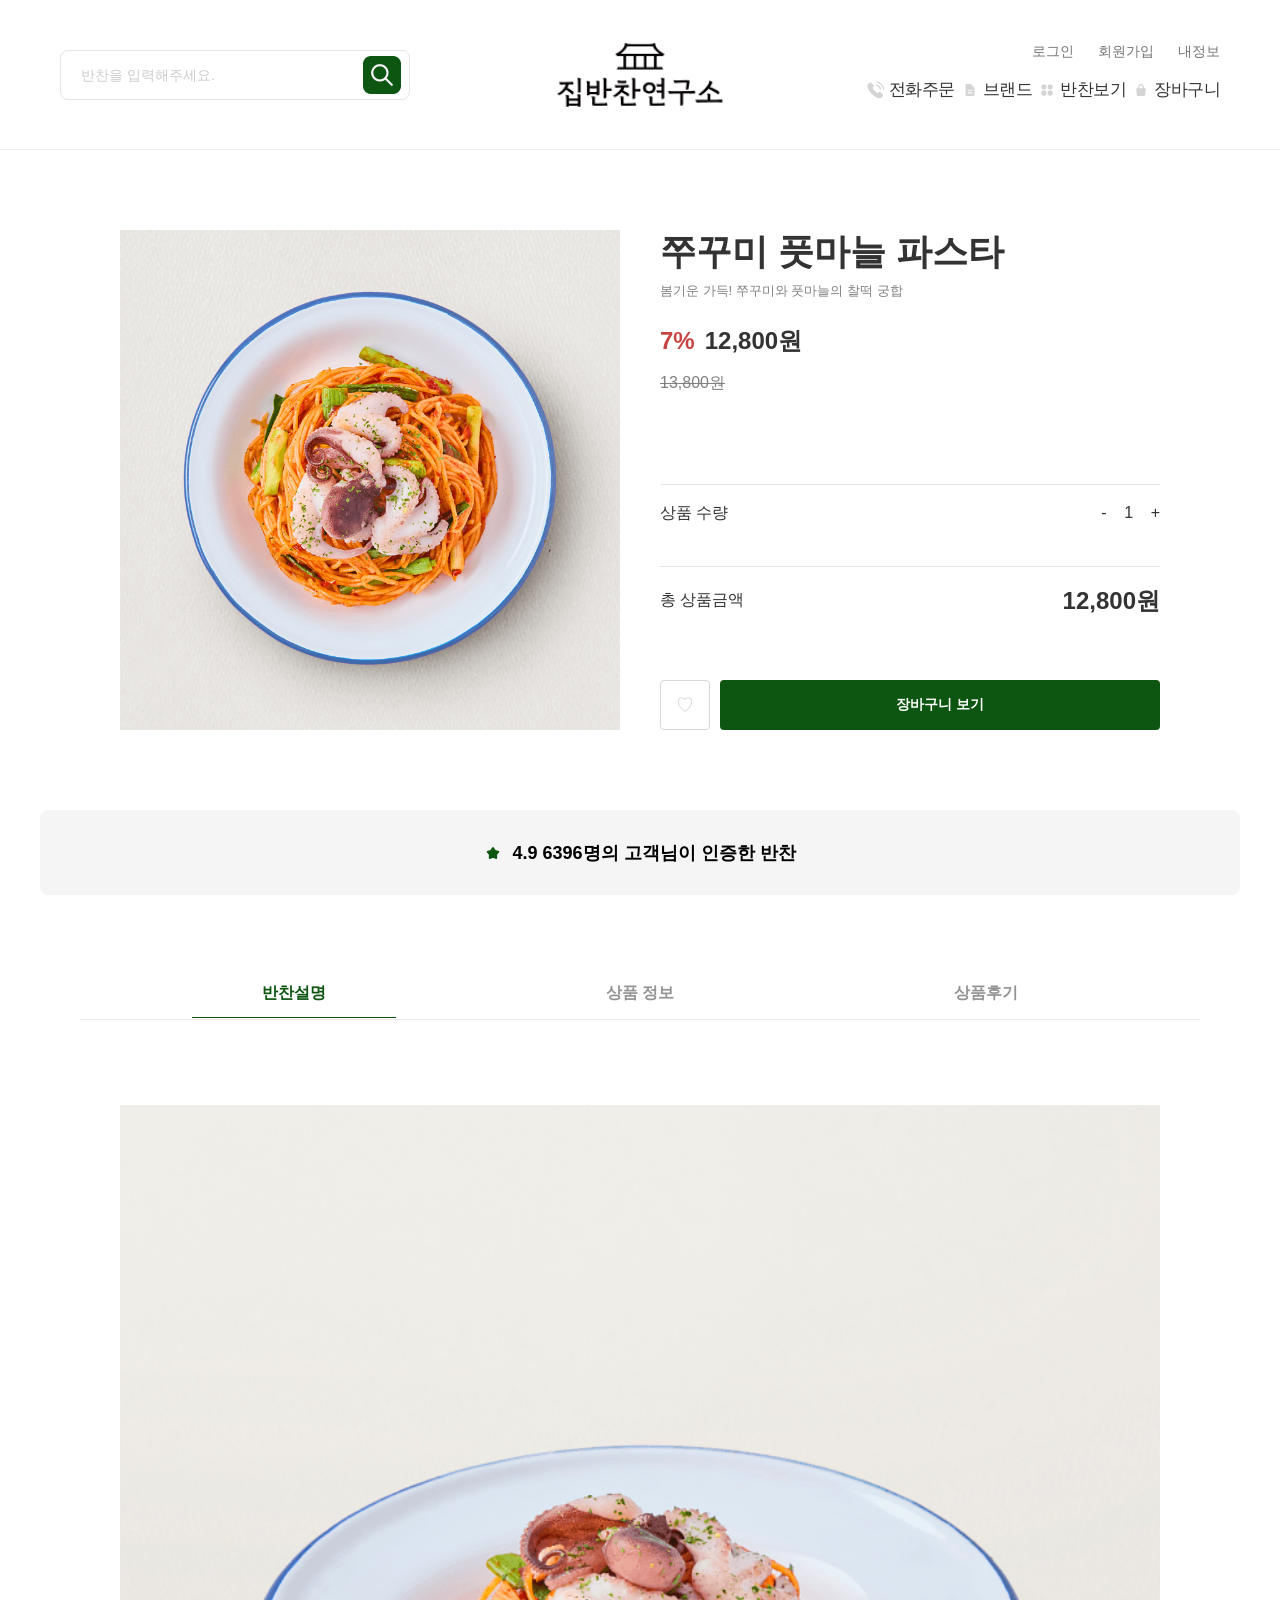
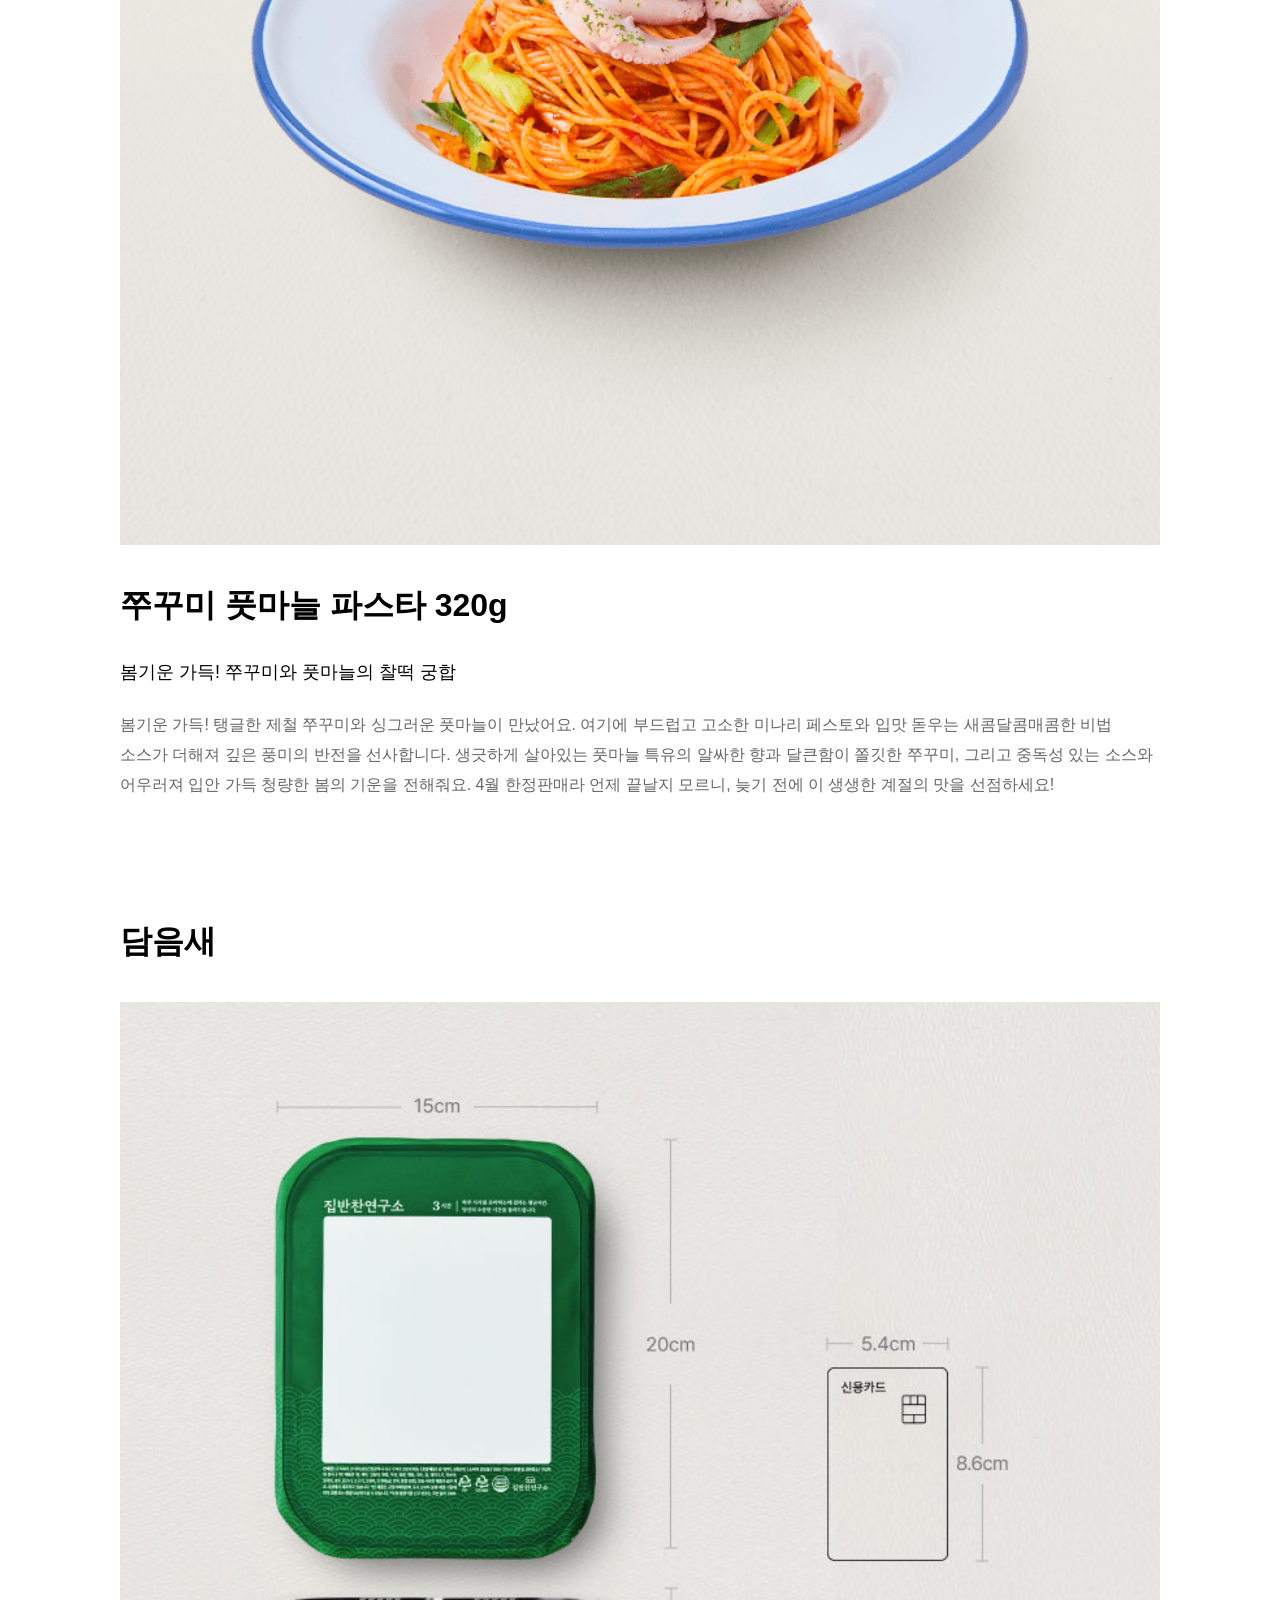
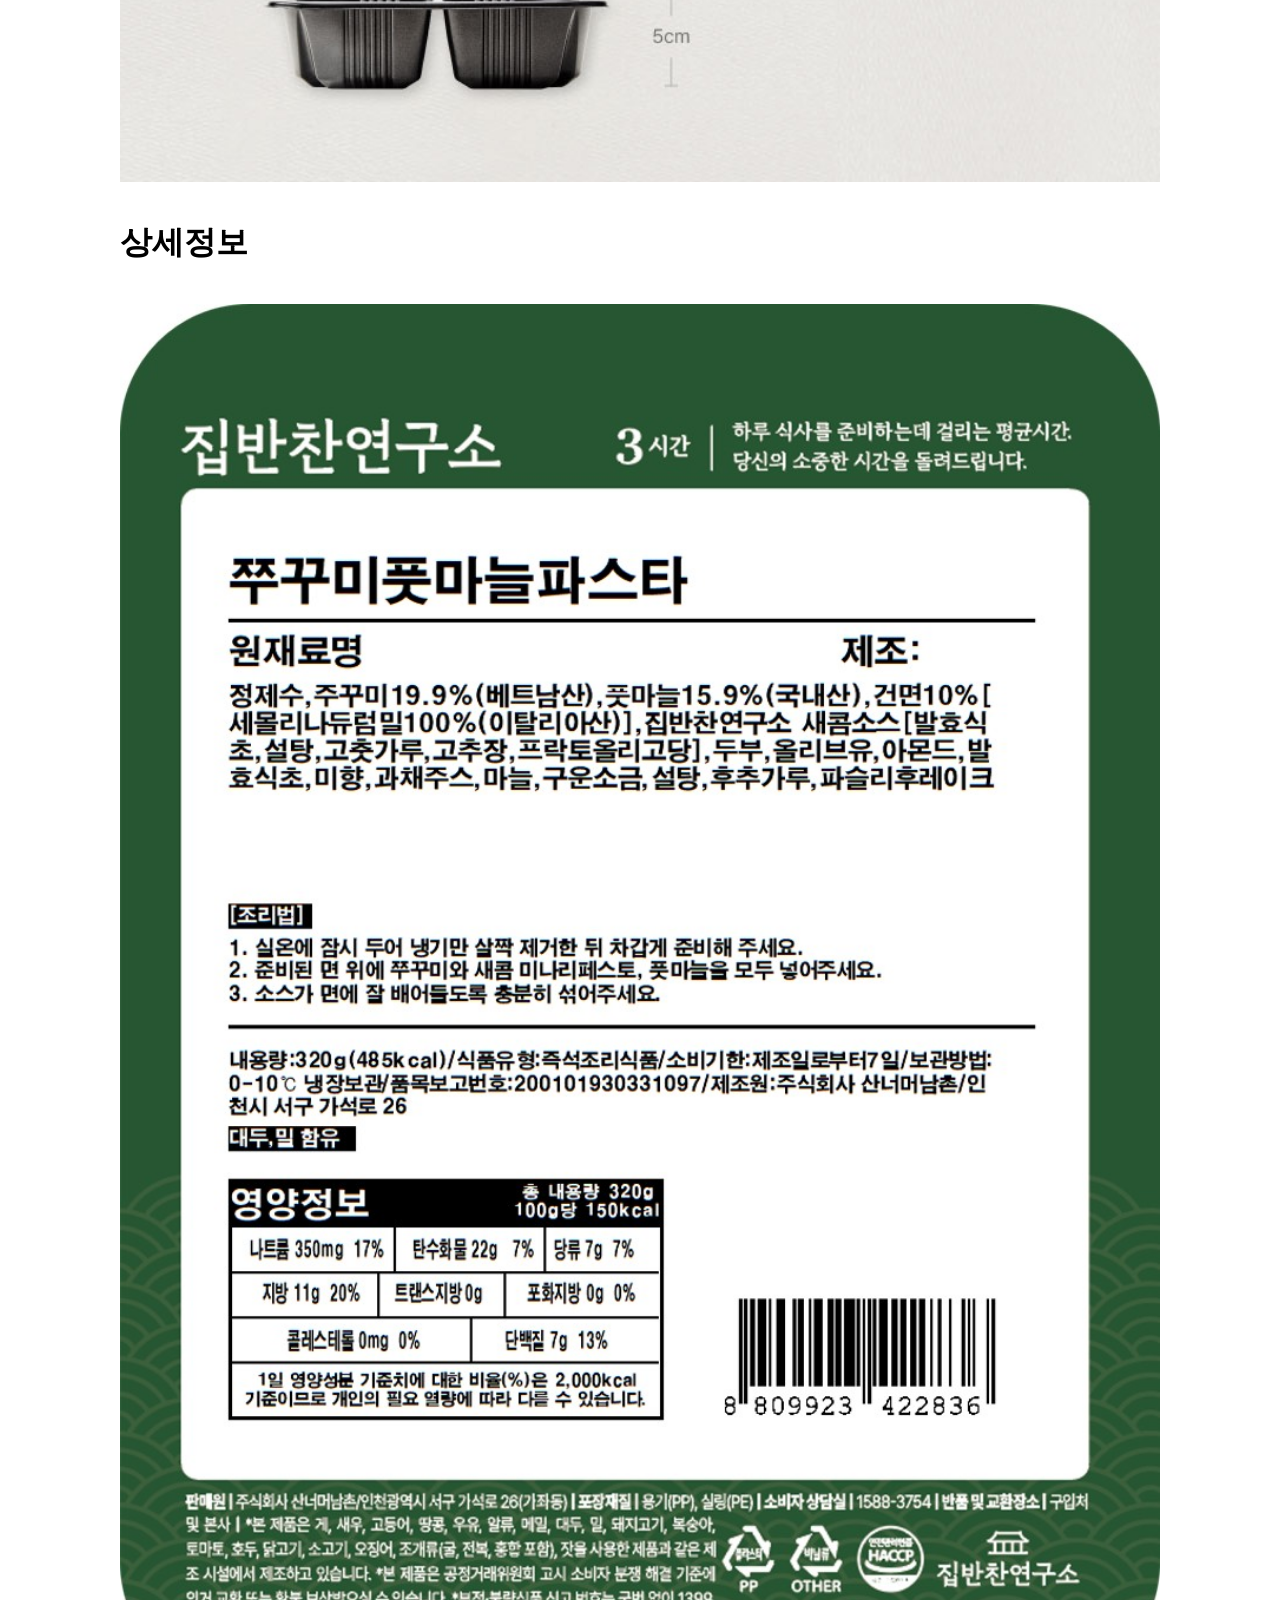
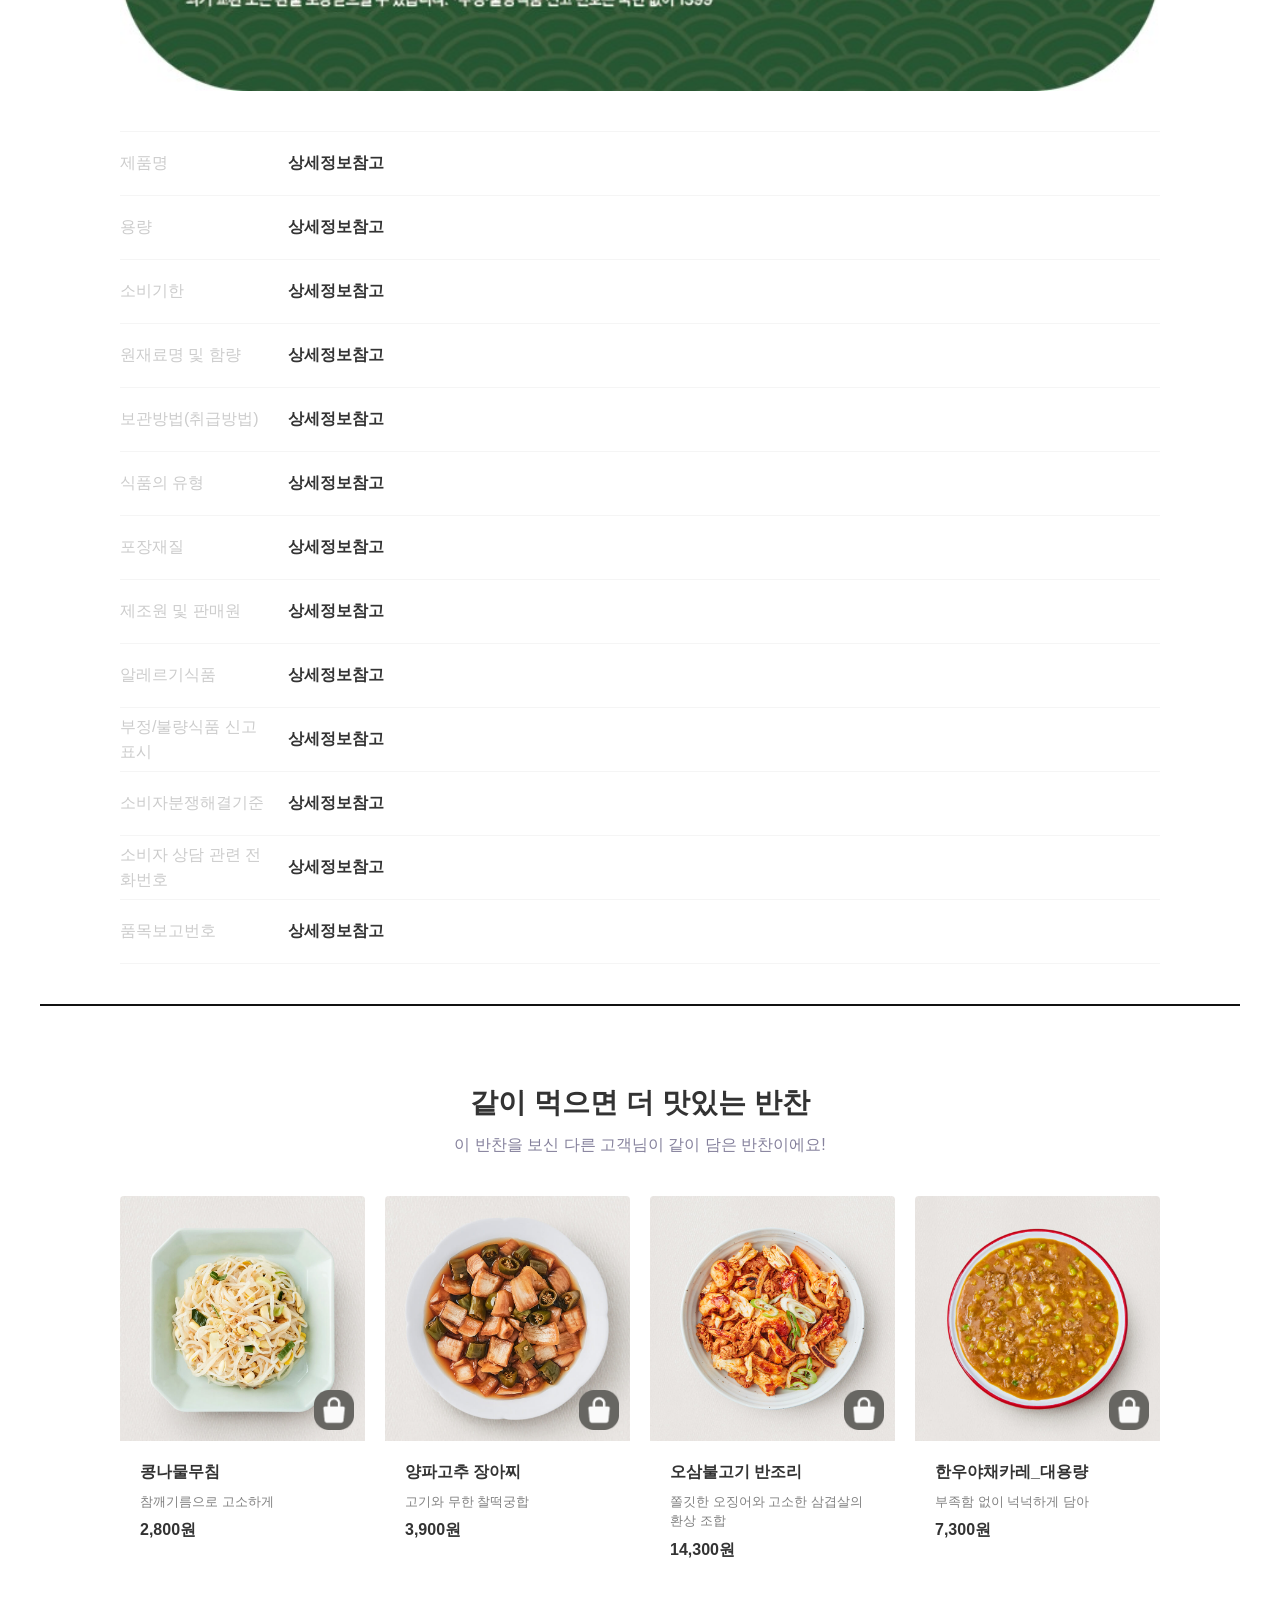
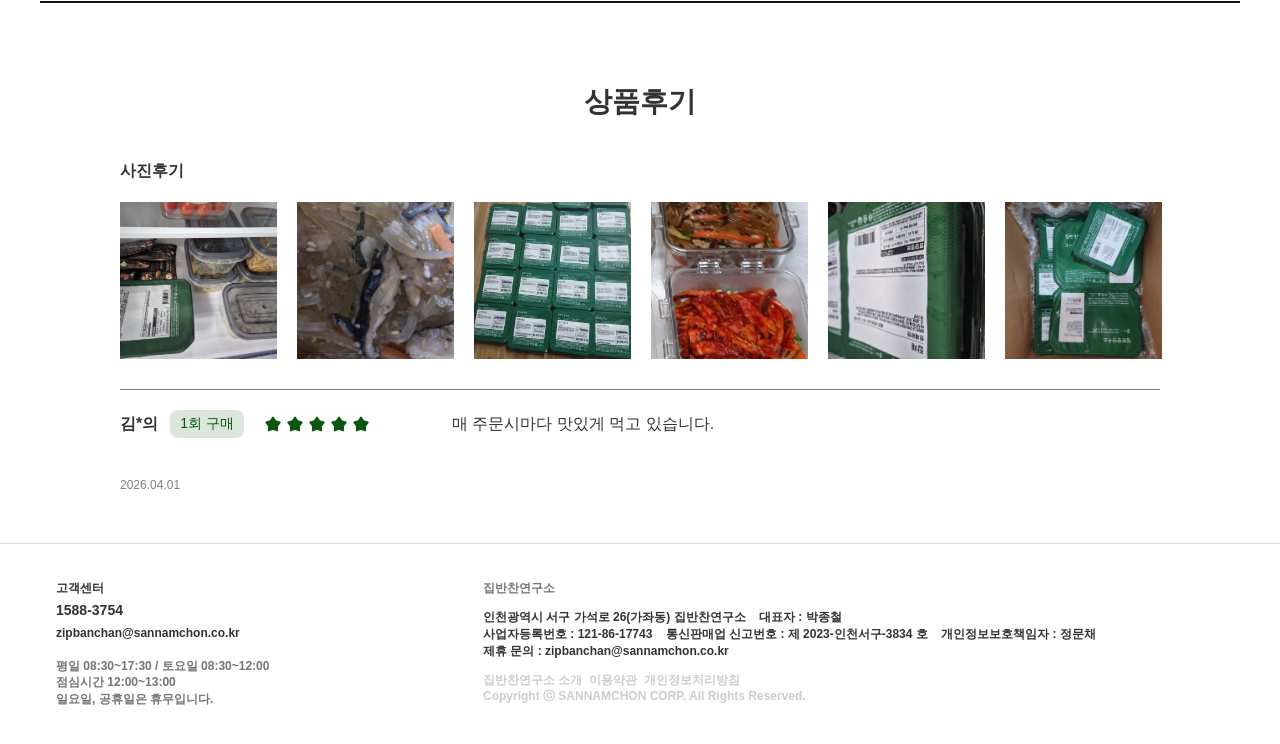
==== commit bb83c5da: "Commit" ====
--- a/sub1.html
+++ b/sub1.html
@@ -1,9 +1,13 @@
 ﻿<!doctype html>
-<html lang="en">
+<html lang="ko">
   <head>
     <meta charset="UTF-8" />
     <meta name="viewport" content="width=device-width, initial-scale=1.0" />
-    <title>상품상세화면</title>
+    <title>집반찬연구소 상품 상세 | 최홍준 포트폴리오</title>
+    <meta
+      name="description"
+      content="집반찬연구소 상품 상세 화면을 커머스 구매 흐름에 맞춰 재구성한 반응형 웹 퍼블리싱 페이지입니다."
+    />
     <link rel="stylesheet" href="./css/reset.css" />
     <link rel="stylesheet" href="./css/common.css" />
     <link rel="stylesheet" href="./css/main.css" />
--- a/css/main.css
+++ b/css/main.css
@@ -1,4 +1,4 @@
-@charset "utf-8";
+﻿@charset "utf-8";
 :root {
   --bg: #ffffff;
   --banner-color: #dc5755;
@@ -22,6 +22,7 @@
 
 body {
   min-height: 100vh;
+  overflow-x: hidden;
   font-family: Arial, "Apple SD Gothic Neo", "Noto Sans KR", sans-serif;
 }
 
@@ -198,7 +199,7 @@
     center / cover no-repeat;
 } */
 .main-visual {
-  width: 1920px;
+  width: 100%;
   height: 480px;
   margin: 0 auto;
   position: relative;
@@ -227,12 +228,13 @@
   height: 100%;
   display: block;
   object-fit: cover;
+  object-position: center center;
 }
 
 /* 이전/다음 버튼 */
 .mv-nav {
   position: absolute;
-  left: 358px;
+  left: max(24px, calc((100% - var(--inner-width)) / 2 + 80px));
   bottom: 23px;
   z-index: 10;
   display: flex;
@@ -268,7 +270,7 @@
 /* 페이지 표시 1/5 */
 .mv-fraction {
   position: absolute;
-  right: 363px;
+  right: max(24px, calc((100% - var(--inner-width)) / 2 + 80px));
   bottom: 23px;
   z-index: 10;
   min-width: 48px;
@@ -390,6 +392,7 @@
   width: 100%;
   height: 100%;
   object-fit: cover;
+  object-position: center center;
 }
 
 .md-filter-list {
@@ -1753,3 +1756,7 @@
 .md-tab-panel.md-tab-panel--active {
   display: grid;
 }
+
+
+
+
